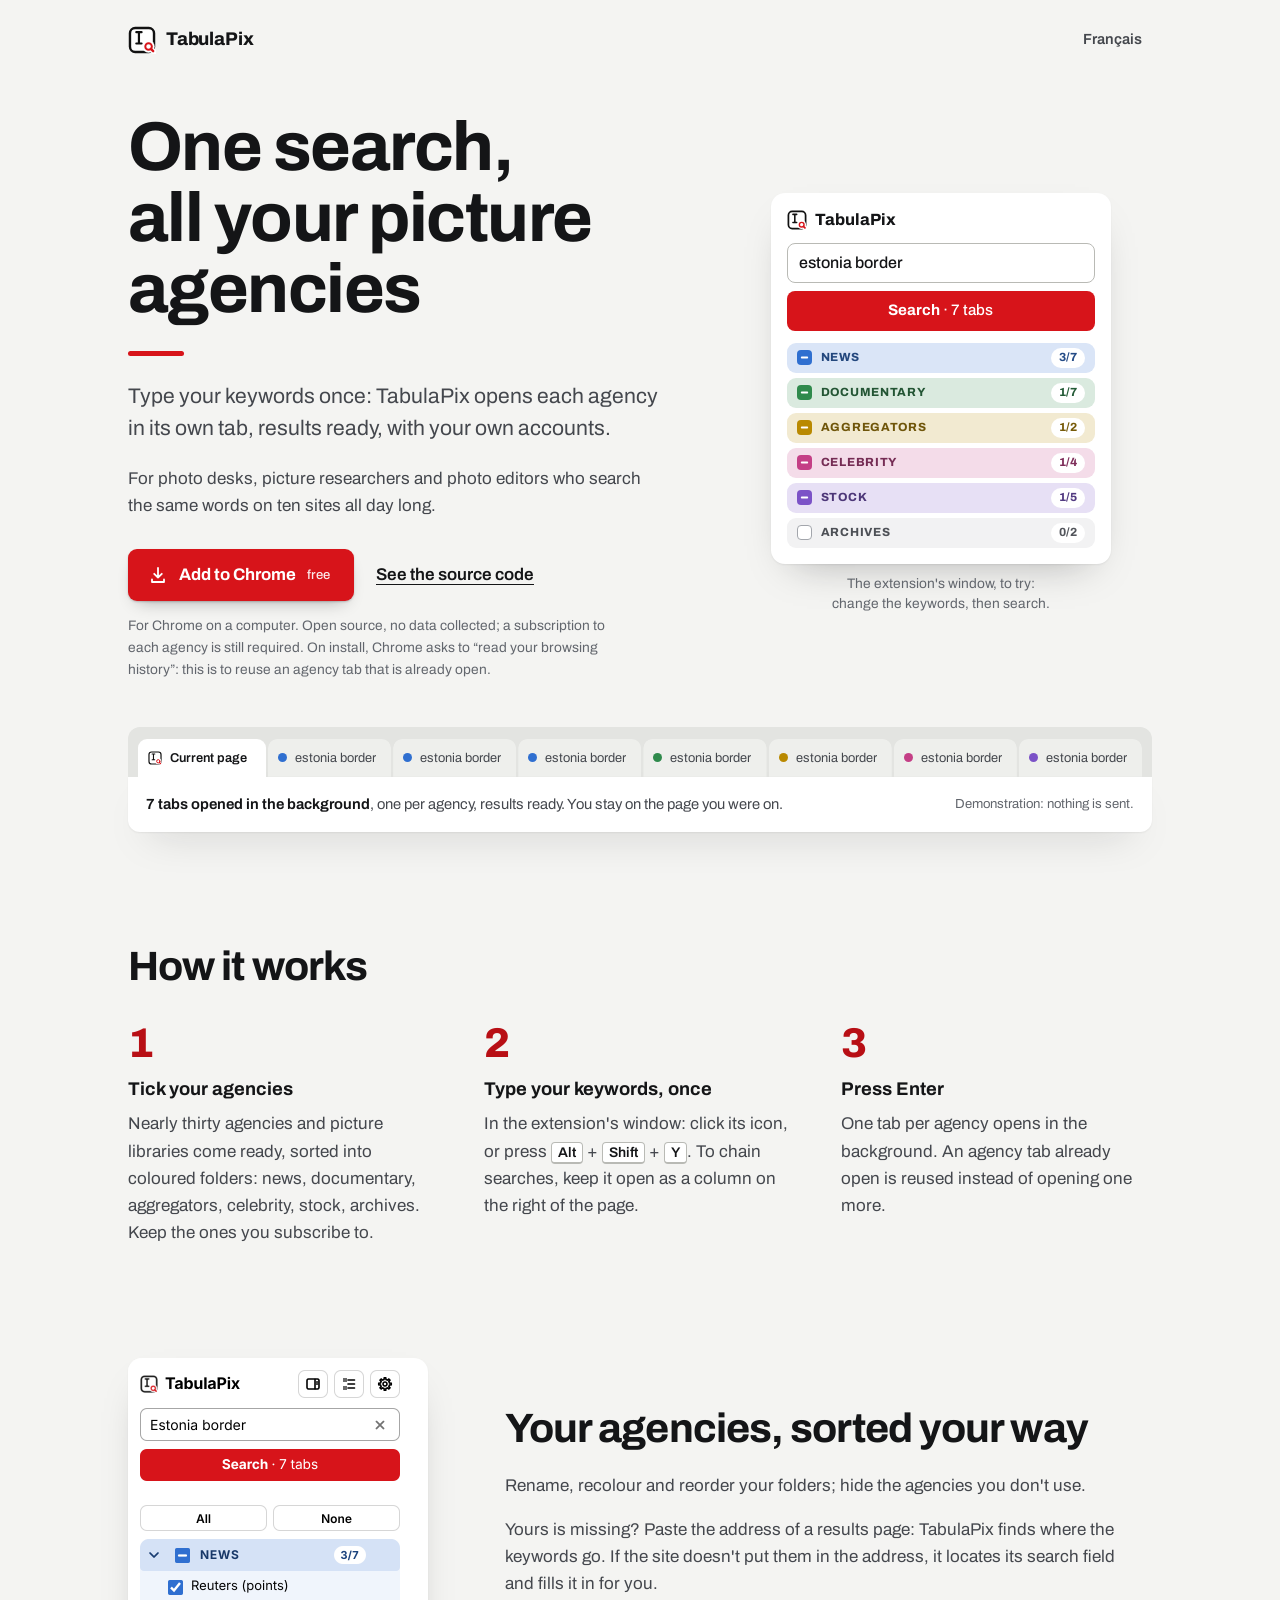
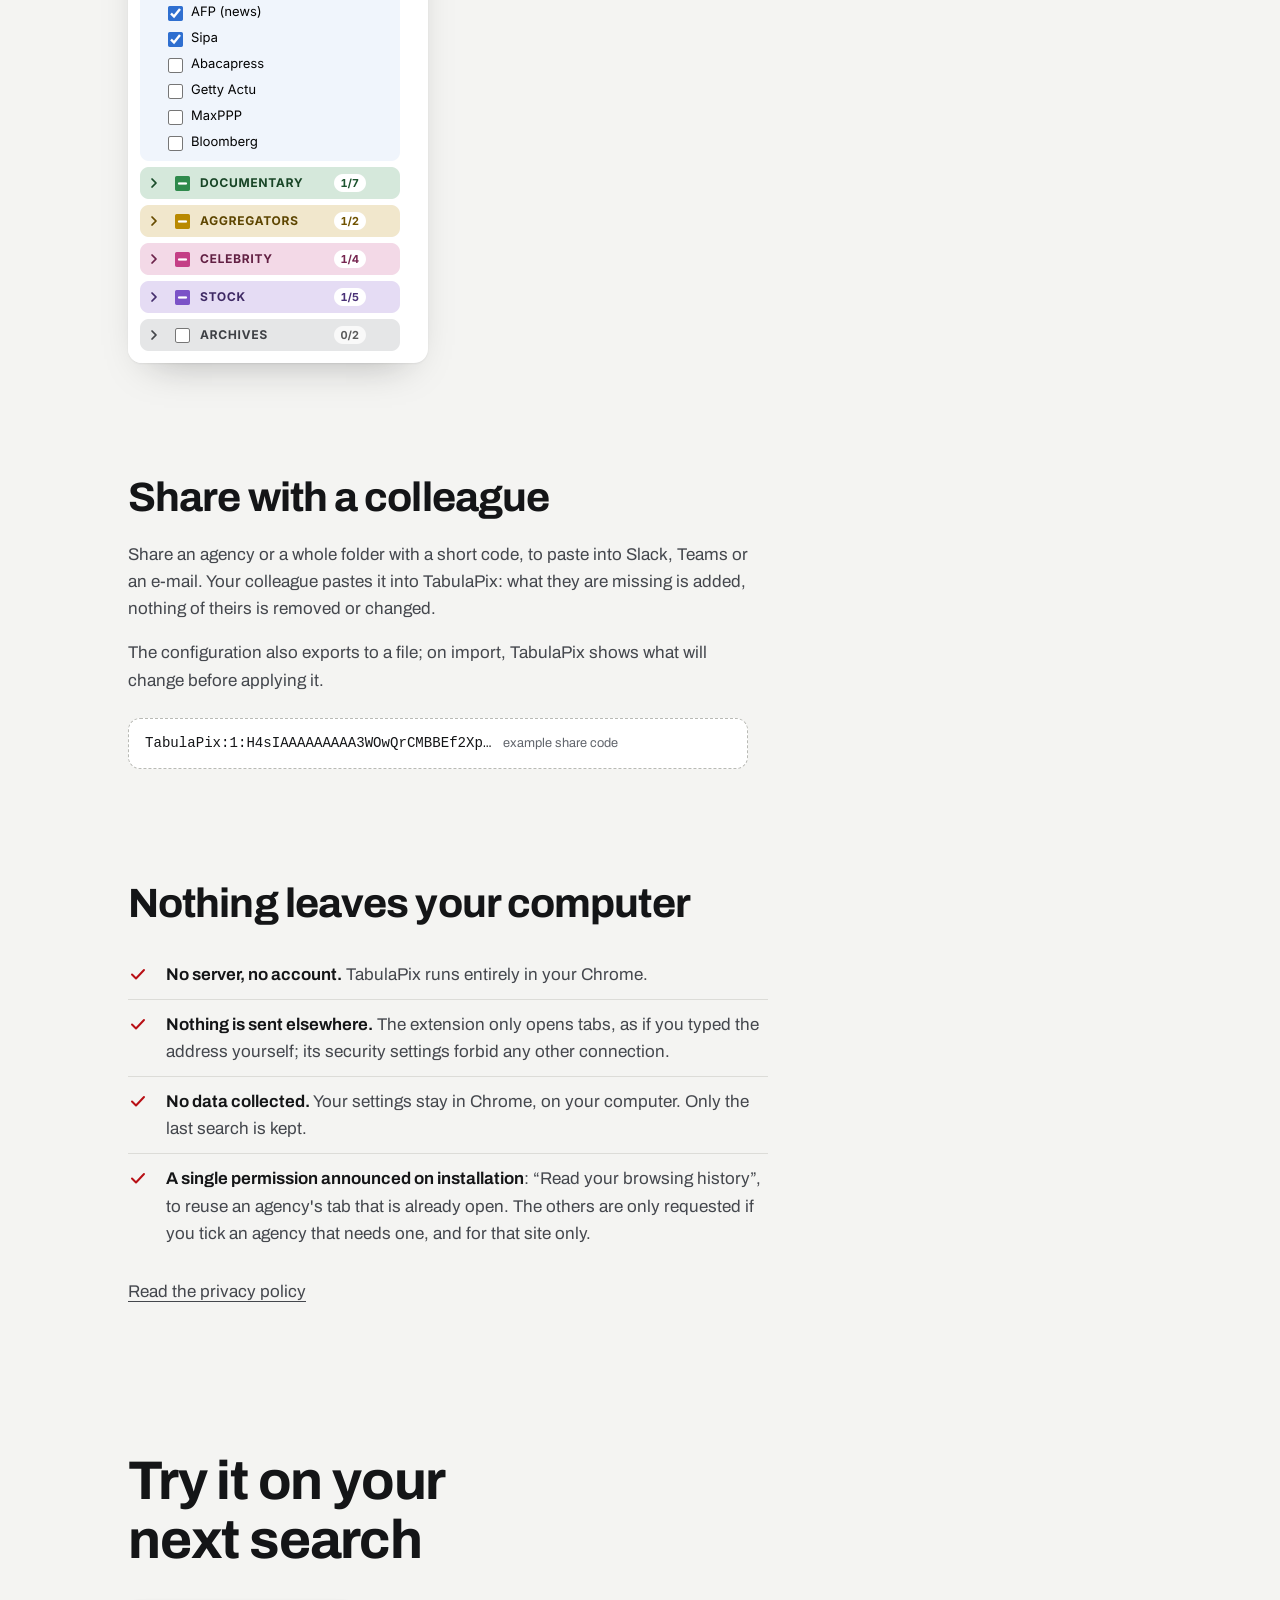
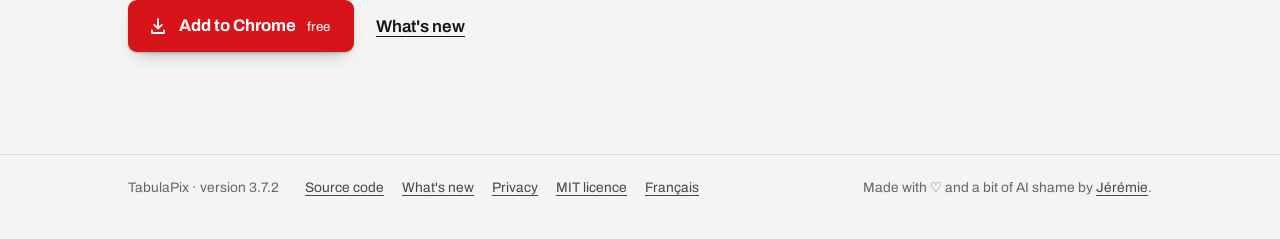
==== docs/en/index.html @ 8bd6fb7c "Release 3.7.2 Also: save the default ticks on first install, so the ticks migration for existing use" ====
<!doctype html>
<html lang="en">
<head>
<meta charset="utf-8">
<meta name="viewport" content="width=device-width, initial-scale=1">
<title>One search, all your picture agencies · TabulaPix for Chrome</title>
<meta name="description" content="Chrome extension for picture researchers and photo desks: type your keywords once, each picture agency opens in its own tab. Free and open source.">
<link rel="canonical" href="https://tabulapix.com/en/">
<link rel="alternate" hreflang="fr" href="https://tabulapix.com/">
<link rel="alternate" hreflang="en" href="https://tabulapix.com/en/">
<link rel="alternate" hreflang="x-default" href="https://tabulapix.com/">
<meta property="og:type" content="website">
<meta property="og:site_name" content="TabulaPix">
<meta property="og:title" content="One search, all your picture agencies · TabulaPix for Chrome">
<meta property="og:description" content="Type your keywords once: TabulaPix opens each agency in its own tab, with your own accounts.">
<meta property="og:url" content="https://tabulapix.com/en/">
<meta property="og:image" content="https://tabulapix.com/assets/og-en.png">
<meta property="og:image:width" content="1200">
<meta property="og:image:height" content="630">
<meta property="og:image:alt" content="TabulaPix: one search, all your picture agencies. The extension's window with its agency folders.">
<meta property="og:locale" content="en_GB">
<meta property="og:locale:alternate" content="fr_FR">
<meta name="twitter:card" content="summary_large_image">
<meta name="twitter:image:alt" content="TabulaPix: one search, all your picture agencies. The extension's window with its agency folders.">
<meta name="theme-color" content="#f4f4f2" media="(prefers-color-scheme: light)">
<meta name="theme-color" content="#121315" media="(prefers-color-scheme: dark)">
<link rel="icon" type="image/svg+xml" href="../assets/tabulapix.svg">
<link rel="icon" type="image/png" sizes="32x32" href="../assets/favicon-32.png">
<link rel="apple-touch-icon" href="../assets/icon-128.png">
<link rel="preload" href="../assets/fonts/archivo.woff2" as="font" type="font/woff2" crossorigin>
<link rel="stylesheet" href="../assets/site.css">
<script type="application/ld+json">
{
  "@context": "https://schema.org",
  "@type": "SoftwareApplication",
  "name": "TabulaPix",
  "url": "https://tabulapix.com/en/",
  "description": "Chrome extension for picture researchers, photo desks and photo editors: a search typed once opens each picture agency in its own tab, with your own accounts.",
  "applicationCategory": "BrowserApplication",
  "operatingSystem": "Chrome",
  "softwareVersion": "3.7.2",
  "inLanguage": [
    "fr",
    "en"
  ],
  "isAccessibleForFree": true,
  "license": "https://opensource.org/licenses/MIT",
  "image": "https://tabulapix.com/assets/og-en.png",
  "downloadUrl": "https://chromewebstore.google.com/detail/gdggcpmgjoaobfjlnbfmgfnjfgodgikp?hl=en",
  "installUrl": "https://chromewebstore.google.com/detail/gdggcpmgjoaobfjlnbfmgfnjfgodgikp?hl=en",
  "codeRepository": "https://github.com/jeremiejung/TabulaPix",
  "offers": {
    "@type": "Offer",
    "price": "0",
    "priceCurrency": "EUR"
  },
  "author": {
    "@type": "Person",
    "name": "Jérémie",
    "url": "https://www.jeremie.eu/"
  }
}
</script>
</head>
<body>
<a class="skip" href="#contenu">Skip to content</a>

<header class="wrap top">
  <a class="brand" href="./"><img src="../assets/tabulapix.svg" alt="" width="28" height="28">TabulaPix</a>
  <a class="lang" href="../" hreflang="fr" lang="fr">Français</a>
</header>

<main id="contenu">
  <div class="wrap">
    <section class="hero" aria-labelledby="titre">
      <div>
        <h1 id="titre">One search, all your picture agencies</h1>
        <span class="rule" aria-hidden="true"></span>
        <p class="lede">Type your keywords once: TabulaPix opens each agency in its own tab, results ready, with your own accounts.</p>
        <p>For photo desks, picture researchers and photo editors who search the same words on ten sites all day long.</p>
        <div class="actions">
          <a class="install" href="https://chromewebstore.google.com/detail/gdggcpmgjoaobfjlnbfmgfnjfgodgikp?hl=en">
            <svg viewBox="0 0 20 20" fill="none" stroke="currentColor" stroke-width="1.8" stroke-linecap="round" stroke-linejoin="round" aria-hidden="true"><path d="M10 3v9.5M6.2 8.8 10 12.5l3.8-3.7M4 14.5V17h12v-2.5"/></svg>
            Add to Chrome <small>free</small>
          </a>
          <a class="secondary" href="https://github.com/jeremiejung/TabulaPix">See the source code</a>
        </div>
        <p class="fineprint">For Chrome on a computer. Open source, no data collected; a subscription to each agency is still required. On install, Chrome asks to “read your browsing history”: this is to reuse an agency tab that is already open.</p>
      </div>

      <figure class="demo">
        <div class="popup" role="group" aria-label="Demonstration of the TabulaPix window">
          <div class="head"><img src="../assets/tabulapix.svg" alt="" width="20" height="20">TabulaPix</div>
          <form id="demo">
            <label for="demo-q">Keywords</label>
            <input id="demo-q" name="q" value="estonia border" autocomplete="off" spellcheck="false" maxlength="80">
            <button type="submit">Search <span>· 7 tabs</span></button>
          </form>
          <ul class="folders" aria-label="Folders">
            <li style="--fc: var(--c-blue)"><span class="box"><svg viewBox="0 0 12 12" fill="none" stroke="currentColor" stroke-width="2" stroke-linecap="round" stroke-linejoin="round" aria-hidden="true"><path d="M3 6h6"/></svg></span>News<span class="count">3/7</span></li>
            <li style="--fc: var(--c-green)"><span class="box"><svg viewBox="0 0 12 12" fill="none" stroke="currentColor" stroke-width="2" stroke-linecap="round" stroke-linejoin="round" aria-hidden="true"><path d="M3 6h6"/></svg></span>Documentary<span class="count">1/7</span></li>
            <li style="--fc: var(--c-amber)"><span class="box"><svg viewBox="0 0 12 12" fill="none" stroke="currentColor" stroke-width="2" stroke-linecap="round" stroke-linejoin="round" aria-hidden="true"><path d="M3 6h6"/></svg></span>Aggregators<span class="count">1/2</span></li>
            <li style="--fc: var(--c-pink)"><span class="box"><svg viewBox="0 0 12 12" fill="none" stroke="currentColor" stroke-width="2" stroke-linecap="round" stroke-linejoin="round" aria-hidden="true"><path d="M3 6h6"/></svg></span>Celebrity<span class="count">1/4</span></li>
            <li style="--fc: var(--c-violet)"><span class="box"><svg viewBox="0 0 12 12" fill="none" stroke="currentColor" stroke-width="2" stroke-linecap="round" stroke-linejoin="round" aria-hidden="true"><path d="M3 6h6"/></svg></span>Stock<span class="count">1/5</span></li>
            <li class="off" style="--fc: var(--c-gray)"><span class="box"></span>Archives<span class="count">0/2</span></li>
          </ul>
        </div>
        <figcaption>The extension's window, to try: change the keywords, then search.</figcaption>
      </figure>
    </section>

    <div class="browser" aria-label="What you get: one tab per agency">
      <div class="tabbar" id="tabbar">
        <span class="tab current"><img src="../assets/tabulapix.svg" alt="" width="14" height="14"><span class="t">Current page</span></span>
        <span class="tab" style="--fc: var(--c-blue)"><span class="dot"></span><span class="sr">News: </span><span class="t">estonia border</span></span>
        <span class="tab" style="--fc: var(--c-blue)"><span class="dot"></span><span class="sr">News: </span><span class="t">estonia border</span></span>
        <span class="tab" style="--fc: var(--c-blue)"><span class="dot"></span><span class="sr">News: </span><span class="t">estonia border</span></span>
        <span class="tab" style="--fc: var(--c-green)"><span class="dot"></span><span class="sr">Documentary: </span><span class="t">estonia border</span></span>
        <span class="tab" style="--fc: var(--c-amber)"><span class="dot"></span><span class="sr">Aggregators: </span><span class="t">estonia border</span></span>
        <span class="tab" style="--fc: var(--c-pink)"><span class="dot"></span><span class="sr">Celebrity: </span><span class="t">estonia border</span></span>
        <span class="tab" style="--fc: var(--c-violet)"><span class="dot"></span><span class="sr">Stock: </span><span class="t">estonia border</span></span>
      </div>
      <div class="page" aria-live="polite">
        <span><b id="opened">7 tabs opened in the background</b>, one per agency, results ready. You stay on the page you were on.</span>
        <span class="note">Demonstration: nothing is sent.</span>
      </div>
    </div>

    <section class="block" aria-labelledby="comment">
      <h2 id="comment">How it works</h2>
      <ol class="steps">
        <li><b>Tick your agencies</b><span>Nearly thirty agencies and picture libraries come ready, sorted into coloured folders: news, documentary, aggregators, celebrity, stock, archives. Keep the ones you subscribe to.</span></li>
        <li><b>Type your keywords, once</b><span>In the extension's window: click its icon, or press <kbd>Alt</kbd> + <kbd>Shift</kbd> + <kbd>Y</kbd>. To chain searches, keep it open as a column on the right of the page.</span></li>
        <li><b>Press Enter</b><span>One tab per agency opens in the background. An agency tab already open is reused instead of opening one more.</span></li>
      </ol>
    </section>

    <section class="block split" aria-labelledby="rangees">
      <div class="shot"><img src="../assets/popup-en.png" width="284" height="605" alt="The TabulaPix window: the keywords field, the “Search · 7 tabs” button, then the News folder open with its agencies, three ticked, and the Documentary, Aggregators, Celebrity, Stock and Archives folders collapsed." loading="lazy"></div>
      <div>
        <h2 id="rangees">Your agencies, sorted your way</h2>
        <p>Rename, recolour and reorder your folders; hide the agencies you don't use.</p>
        <p>Yours is missing? Paste the address of a results page: TabulaPix finds where the keywords go. If the site doesn't put them in the address, it locates its search field and fills it in for you.</p>
      </div>
    </section>

    <section class="block" aria-labelledby="partage">
      <h2 id="partage">Share with a colleague</h2>
      <p>Share an agency or a whole folder with a short code, to paste into Slack, Teams or an e-mail. Your colleague pastes it into TabulaPix: what they are missing is added, nothing of theirs is removed or changed.</p>
      <p>The configuration also exports to a file; on import, TabulaPix shows what will change before applying it.</p>
      <p class="code"><code>TabulaPix:1:H4sIAAAAAAAAA3WOwQrCMBBEf2Xp…</code><span>example share code</span></p>
    </section>

    <section class="block" aria-labelledby="confidentialite">
      <h2 id="confidentialite">Nothing leaves your computer</h2>
      <ul class="checks">
        <li><svg viewBox="0 0 20 20" fill="none" stroke="currentColor" stroke-width="2" stroke-linecap="round" stroke-linejoin="round" aria-hidden="true"><path d="M4 10.5 8 14.5 16 6"/></svg><span><b>No server, no account.</b> TabulaPix runs entirely in your Chrome.</span></li>
        <li><svg viewBox="0 0 20 20" fill="none" stroke="currentColor" stroke-width="2" stroke-linecap="round" stroke-linejoin="round" aria-hidden="true"><path d="M4 10.5 8 14.5 16 6"/></svg><span><b>Nothing is sent elsewhere.</b> The extension only opens tabs, as if you typed the address yourself; its security settings forbid any other connection.</span></li>
        <li><svg viewBox="0 0 20 20" fill="none" stroke="currentColor" stroke-width="2" stroke-linecap="round" stroke-linejoin="round" aria-hidden="true"><path d="M4 10.5 8 14.5 16 6"/></svg><span><b>No data collected.</b> Your settings stay in Chrome, on your computer. Only the last search is kept.</span></li>
        <li><svg viewBox="0 0 20 20" fill="none" stroke="currentColor" stroke-width="2" stroke-linecap="round" stroke-linejoin="round" aria-hidden="true"><path d="M4 10.5 8 14.5 16 6"/></svg><span><b>A single permission announced on installation</b>: “Read your browsing history”, to reuse an agency's tab that is already open. The others are only requested if you tick an agency that needs one, and for that site only.</span></li>
      </ul>
      <p class="more"><a href="https://github.com/jeremiejung/TabulaPix/blob/main/PRIVACY.md">Read the privacy policy</a></p>
    </section>

    <section class="close" aria-labelledby="fin">
      <h2 id="fin">Try it on your next search</h2>
      <div class="actions">
        <a class="install" href="https://chromewebstore.google.com/detail/gdggcpmgjoaobfjlnbfmgfnjfgodgikp?hl=en">
          <svg viewBox="0 0 20 20" fill="none" stroke="currentColor" stroke-width="1.8" stroke-linecap="round" stroke-linejoin="round" aria-hidden="true"><path d="M10 3v9.5M6.2 8.8 10 12.5l3.8-3.7M4 14.5V17h12v-2.5"/></svg>
          Add to Chrome <small>free</small>
        </a>
        <a class="secondary" href="https://github.com/jeremiejung/TabulaPix/blob/main/CHANGELOG.md">What's new</a>
      </div>
    </section>
  </div>
</main>

<footer>
  <div class="wrap">
    <span>TabulaPix · version 3.7.2</span>
    <nav aria-label="Links">
      <a href="https://github.com/jeremiejung/TabulaPix">Source code</a>
      <a href="https://github.com/jeremiejung/TabulaPix/blob/main/CHANGELOG.md">What's new</a>
      <a href="https://github.com/jeremiejung/TabulaPix/blob/main/PRIVACY.md">Privacy</a>
      <a href="https://github.com/jeremiejung/TabulaPix/blob/main/LICENSE">MIT licence</a>
      <a href="../" hreflang="fr" lang="fr">Français</a>
    </nav>
    <span class="sig">Made with ♡ and a bit of AI shame by <a href="https://www.jeremie.eu/">Jérémie</a>.</span>
  </div>
</footer>
<script src="../assets/demo.js" defer></script>
</body>
</html>
---- docs/assets/site.css ----
/* tabulapix.com — la page parle comme l'extension : sa popup, ses dossiers
   de couleur, son rouge. Police libre (SIL OFL) servie avec la page. */
@font-face {
  font-family: "Archivo";
  src: url("fonts/archivo.woff2") format("woff2");
  font-weight: 100 900;
  font-stretch: 62% 125%;
  font-display: swap;
}

:root {
  --ground: #f4f4f2;
  --card: #ffffff;
  --ink: #141517;
  --ink-2: #44474d;
  --muted: #62666d;          /* 5.2:1 sur le fond */
  --line: #dcdcd8;
  --line-strong: #b9bab5;
  --red: #d7141a;            /* rouge de l'icône et du bouton Rechercher */
  --red-ink: #b80f15;
  --red-hover: #b51016;
  --on-red: #ffffff;
  --tabbar: #e3e4e1;         /* barre d'onglets du navigateur */
  --tab: #eeefec;
  /* Couleurs des dossiers de l'extension */
  --c-blue: #2f6fd0; --c-green: #2f8a4c; --c-amber: #b98900; --c-pink: #c43f86; --c-violet: #7b52c7; --c-gray: #7b8089;
  --shadow-card: 0 1px 2px rgba(20, 21, 23, 0.06), 0 18px 40px -22px rgba(20, 21, 23, 0.35);
  --sans: "Archivo", system-ui, -apple-system, "Segoe UI", sans-serif;
  --mono: ui-monospace, "SF Mono", Menlo, Consolas, monospace;
  --gutter: clamp(16px, 4vw, 48px);
  color-scheme: light;
}
@media (prefers-color-scheme: dark) {
  :root {
    --ground: #121315;
    --card: #1c1d20;
    --ink: #eeeff1;
    --ink-2: #c5c8cd;
    --muted: #9da1a8;
    --line: #2e3034;
    --line-strong: #484b51;
    --red-ink: #ff5a5f;
    --tabbar: #0b0c0d;
    --tab: #232428;
    --shadow-card: 0 1px 2px rgba(0, 0, 0, 0.5), 0 18px 40px -22px rgba(0, 0, 0, 0.8);
    color-scheme: dark;
  }
}

*, *::before, *::after { box-sizing: border-box; }
html { -webkit-text-size-adjust: 100%; text-size-adjust: 100%; }
body {
  margin: 0;
  background: var(--ground);
  color: var(--ink);
  font: 400 1.0625rem/1.6 var(--sans);
  caret-color: var(--red);
  scrollbar-color: var(--line-strong) var(--ground);
}
::selection { background: var(--red); color: #fff; }
a { color: inherit; text-decoration-thickness: 1px; text-underline-offset: 0.22em; }
a:hover { color: var(--red-ink); }
:focus-visible { outline: 2px solid var(--red); outline-offset: 3px; border-radius: 3px; }
img { max-width: 100%; height: auto; display: block; }
.skip { position: absolute; left: -9999px; }
.sr { position: absolute; width: 1px; height: 1px; overflow: hidden; clip-path: inset(50%); white-space: nowrap; }
.skip:focus { left: var(--gutter); top: 8px; z-index: 10; background: var(--card); padding: 6px 10px; }
.wrap { max-width: 1120px; margin: 0 auto; padding: 0 var(--gutter); }

/* ---------- En-tête : comme celui de la popup ---------- */
.top { display: flex; align-items: center; justify-content: space-between; gap: 16px; padding-top: 22px; padding-bottom: 22px; }
.brand { display: inline-flex; align-items: center; gap: 10px; font-weight: 750; font-size: 1.15rem; letter-spacing: -0.01em; text-decoration: none; color: var(--ink); }
.brand img { width: 28px; height: 28px; }
.lang { font-size: 0.92rem; font-weight: 600; color: var(--ink-2); text-decoration: none; padding: 6px 10px; border-radius: 8px; }
.lang:hover { background: var(--card); color: var(--ink); }

/* ---------- Titres ---------- */
h1, h2 { font-family: var(--sans); font-weight: 720; letter-spacing: -0.022em; color: var(--ink); text-wrap: balance; }
h1 { margin: 0; font-size: clamp(2.5rem, 5.4vw, 4.4rem); line-height: 1.03; }
h2 { margin: 0 0 0.5em; font-size: clamp(1.75rem, 3.2vw, 2.6rem); line-height: 1.1; }
/* Le trait rouge des images du Store */
.rule { display: block; width: 56px; height: 5px; margin: 26px 0 24px; border-radius: 3px; background: var(--red); }
p { max-width: 62ch; margin: 0 0 1em; color: var(--ink-2); }
p strong { color: var(--ink); font-weight: 650; }
.lede { font-size: clamp(1.15rem, 1.7vw, 1.32rem); line-height: 1.5; color: var(--ink-2); }

/* ---------- Bouton d'installation ---------- */
.actions { display: flex; flex-wrap: wrap; align-items: center; gap: 14px 22px; margin: 30px 0 14px; }
.install {
  display: inline-flex; align-items: center; gap: 11px;
  min-height: 52px; padding: 0 24px 0 20px;
  font: 700 1.05rem/1 var(--sans);
  color: var(--on-red); background: var(--red); text-decoration: none;
  border-radius: 9px;
  box-shadow: 0 1px 2px rgba(20, 21, 23, 0.2), 0 8px 18px -10px rgba(20, 21, 23, 0.45);
  transition: background-color 0.18s ease, transform 0.18s cubic-bezier(0.2, 0.8, 0.2, 1);
}
.install:hover { color: var(--on-red); background: var(--red-hover); transform: translateY(-1px); }
.install:active { transform: translateY(0); }
.install svg { width: 20px; height: 20px; flex: none; }
.install small { font-weight: 500; font-size: 0.82rem; opacity: 0.9; }
.secondary { font-weight: 600; color: var(--ink); }
.fineprint { font-size: 0.86rem; color: var(--muted); max-width: 60ch; }

/* ---------- Héros ---------- */
.hero { display: grid; grid-template-columns: minmax(0, 1.12fr) minmax(0, 0.88fr); gap: clamp(32px, 5vw, 72px); align-items: center; padding-top: clamp(8px, 2.5vw, 32px); }

/* La popup de démonstration, dessinée comme celle de l'extension */
.demo { margin: 0; width: 100%; max-width: 340px; justify-self: center; }
.demo figcaption { margin-top: 10px; font-size: 0.86rem; line-height: 1.45; color: var(--muted); text-align: center; text-wrap: balance; }
.popup {
  width: 100%;
  padding: 16px;
  background: var(--card); border-radius: 14px;
  box-shadow: var(--shadow-card);
  font-size: 0.86rem; line-height: 1.35;
}
.popup .head { display: flex; align-items: center; gap: 8px; margin-bottom: 12px; font-weight: 750; font-size: 1.02rem; }
.popup .head img { width: 20px; height: 20px; }
.popup form { display: grid; gap: 8px; }
.popup label { position: absolute; left: -9999px; }
.popup input {
  width: 100%; height: 40px; padding: 0 11px;
  font: 500 1rem/1 var(--sans); color: var(--ink);
  background: var(--card); border: 1px solid var(--line-strong); border-radius: 8px;
}
.popup input:focus { outline: none; border-color: var(--red); box-shadow: 0 0 0 3px rgba(215, 20, 26, 0.18); }
.popup button {
  height: 40px; padding: 0 12px;
  font: 700 0.95rem/1 var(--sans); color: var(--on-red);
  background: var(--red); border: 0; border-radius: 8px; cursor: pointer;
}
.popup button:hover { background: var(--red-hover); }
.popup button span { font-weight: 500; }
.folders { list-style: none; margin: 12px 0 0; padding: 0; display: grid; gap: 5px; }
.folders li {
  display: flex; align-items: center; gap: 9px;
  min-height: 30px; padding: 0 10px;
  border-radius: 9px;
  background: color-mix(in srgb, var(--fc) 18%, var(--card));
  color: color-mix(in srgb, var(--fc) 55%, var(--ink));
  font-size: 0.74rem; font-weight: 750; letter-spacing: 0.06em; text-transform: uppercase;
}
.folders .box { width: 15px; height: 15px; flex: none; border-radius: 4px; background: var(--fc); display: grid; place-items: center; }
.folders .box svg { width: 11px; height: 11px; color: #fff; } /* case « en partie cochée », comme dans la popup */
.folders .off { background: color-mix(in srgb, var(--fc) 10%, var(--card)); }
.folders .off .box { background: var(--card); border: 1.5px solid color-mix(in srgb, var(--fc) 70%, var(--card)); }
.folders .count { margin-left: auto; padding: 2px 8px; border-radius: 999px; background: var(--card); color: color-mix(in srgb, var(--fc) 60%, var(--ink)); font-variant-numeric: tabular-nums; letter-spacing: 0; }

/* La barre d'onglets : une recherche, un onglet par agence */
.browser { margin-top: clamp(24px, 2.5vw, 34px); }
.tabbar {
  display: flex; align-items: flex-end; gap: 2px;
  padding: 8px 10px 0; min-height: 50px;
  background: var(--tabbar); border-radius: 12px 12px 0 0;
  overflow: hidden;
}
.tabbar .tab {
  position: relative; /* garde le texte pour lecteurs d'écran dans le cadre */
  display: flex; align-items: center; gap: 8px;
  flex: 1 1 0; min-width: 0; max-width: 200px; height: 38px; padding: 0 10px;
  background: var(--tab); border-radius: 9px 9px 0 0;
  font-size: 0.8rem; color: var(--ink-2);
  white-space: nowrap;
}
.tabbar .tab .dot { width: 9px; height: 9px; flex: none; border-radius: 50%; background: var(--fc, var(--line-strong)); }
.tabbar .tab .t { min-width: 0; overflow: hidden; text-overflow: ellipsis; }
.tabbar .tab.current { flex: 0 0 128px; background: var(--card); color: var(--ink); font-weight: 600; }
.tabbar .tab.current img { width: 14px; height: 14px; flex: none; }
.browser .page {
  display: flex; flex-wrap: wrap; justify-content: space-between; gap: 8px 20px;
  padding: 16px 18px; background: var(--card); border-radius: 0 0 12px 12px;
  box-shadow: var(--shadow-card);
  font-size: 0.92rem; color: var(--ink-2);
}
.browser .page b { color: var(--ink); font-weight: 650; }
.browser .note { color: var(--muted); font-size: 0.82rem; }
/* Ouverture des onglets : chacun se déplie depuis la gauche, à la suite */
.tab.opening { animation: open 0.5s cubic-bezier(0.16, 1, 0.3, 1) both; }
@keyframes open { from { opacity: 0; transform: translateY(10px); clip-path: inset(0 100% 0 0 round 9px 9px 0 0); } to { opacity: 1; transform: none; clip-path: inset(0 0 0 0 round 9px 9px 0 0); } }

/* ---------- Sections ---------- */
section.block { padding: clamp(64px, 9vw, 112px) 0 0; }
.steps { list-style: none; margin: 34px 0 0; padding: 0; display: grid; grid-template-columns: repeat(3, minmax(0, 1fr)); gap: clamp(22px, 3.5vw, 48px); counter-reset: step; }
.steps li { counter-increment: step; }
.steps li::before { content: counter(step); display: block; margin-bottom: 10px; font-weight: 800; font-size: 2.6rem; line-height: 1; color: var(--red-ink); font-variant-numeric: tabular-nums; }
.steps b { display: block; margin-bottom: 6px; font-weight: 700; font-size: 1.15rem; color: var(--ink); }
.steps span { color: var(--ink-2); }
kbd { font: 600 0.82em/1 var(--sans); padding: 2px 6px; border: 1px solid var(--line-strong); border-bottom-width: 2px; border-radius: 4px; background: var(--card); color: var(--ink); }

.split { display: grid; grid-template-columns: minmax(0, 300px) minmax(0, 1fr); gap: clamp(32px, 6vw, 88px); align-items: start; }
.split > div:last-child { padding-top: clamp(0px, 4vw, 48px); }
.shot { border-radius: 14px; overflow: hidden; box-shadow: var(--shadow-card); background: var(--card); }

.code {
  display: flex; align-items: center; gap: 12px; flex-wrap: wrap;
  margin: 1.4em 0 0; padding: 14px 16px; max-width: 62ch;
  background: var(--card); border: 1px dashed var(--line-strong); border-radius: 12px;
}
.code code { font: 500 0.88rem/1.5 var(--mono); color: var(--ink); word-break: break-all; }
.code span { font-size: 0.8rem; color: var(--muted); }

.checks { list-style: none; margin: 1.4em 0 0; padding: 0; max-width: 64ch; }
.checks li { display: grid; grid-template-columns: 28px minmax(0, 1fr); gap: 10px; padding: 11px 0; border-bottom: 1px solid var(--line); color: var(--ink-2); }
.checks li:last-child { border-bottom: 0; }
.checks svg { width: 20px; height: 20px; margin-top: 3px; color: var(--red-ink); }
.checks b { color: var(--ink); font-weight: 650; }
.more { margin-top: 1.2em; }

.close { padding: clamp(72px, 10vw, 128px) 0 clamp(48px, 7vw, 88px); }
.close h2 { font-size: clamp(2rem, 4.4vw, 3.4rem); max-width: 18ch; }

/* ---------- Pied de page ---------- */
footer { border-top: 1px solid var(--line); }
footer .wrap { display: flex; flex-wrap: wrap; gap: 10px 26px; align-items: baseline; padding-top: 22px; padding-bottom: 40px; font-size: 0.86rem; color: var(--muted); }
footer nav { display: flex; flex-wrap: wrap; gap: 6px 18px; }
footer a { color: var(--ink-2); }
footer .sig { margin-left: auto; }

/* ---------- Mobile ---------- */
@media (max-width: 860px) {
  .hero { grid-template-columns: minmax(0, 1fr); }
  .demo { justify-self: start; }
  .demo figcaption { text-align: left; }
  .steps { grid-template-columns: minmax(0, 1fr); }
  .split { grid-template-columns: minmax(0, 1fr); }
  .shot { max-width: 300px; }
}
@media (max-width: 560px) {
  /* Barre d'onglets : une seule rangée, comme dans le navigateur ; les derniers onglets sortent du cadre */
  .tabbar { -webkit-mask-image: linear-gradient(to right, #000 82%, transparent); mask-image: linear-gradient(to right, #000 82%, transparent); }
  .tabbar .tab { flex: 0 0 auto; width: 118px; padding: 0 10px; }
  .tabbar .tab.current { flex: 0 0 auto; width: 130px; }
  /* Liens du pied de page : cibles de 44 px au doigt */
  footer nav { gap: 0 20px; }
  footer nav a { display: inline-block; padding: 11px 0; }
  footer .sig { margin-left: 0; }
}
@media (prefers-reduced-motion: reduce) {
  .tab.opening { animation: none; }
  .install { transition: none; }
}
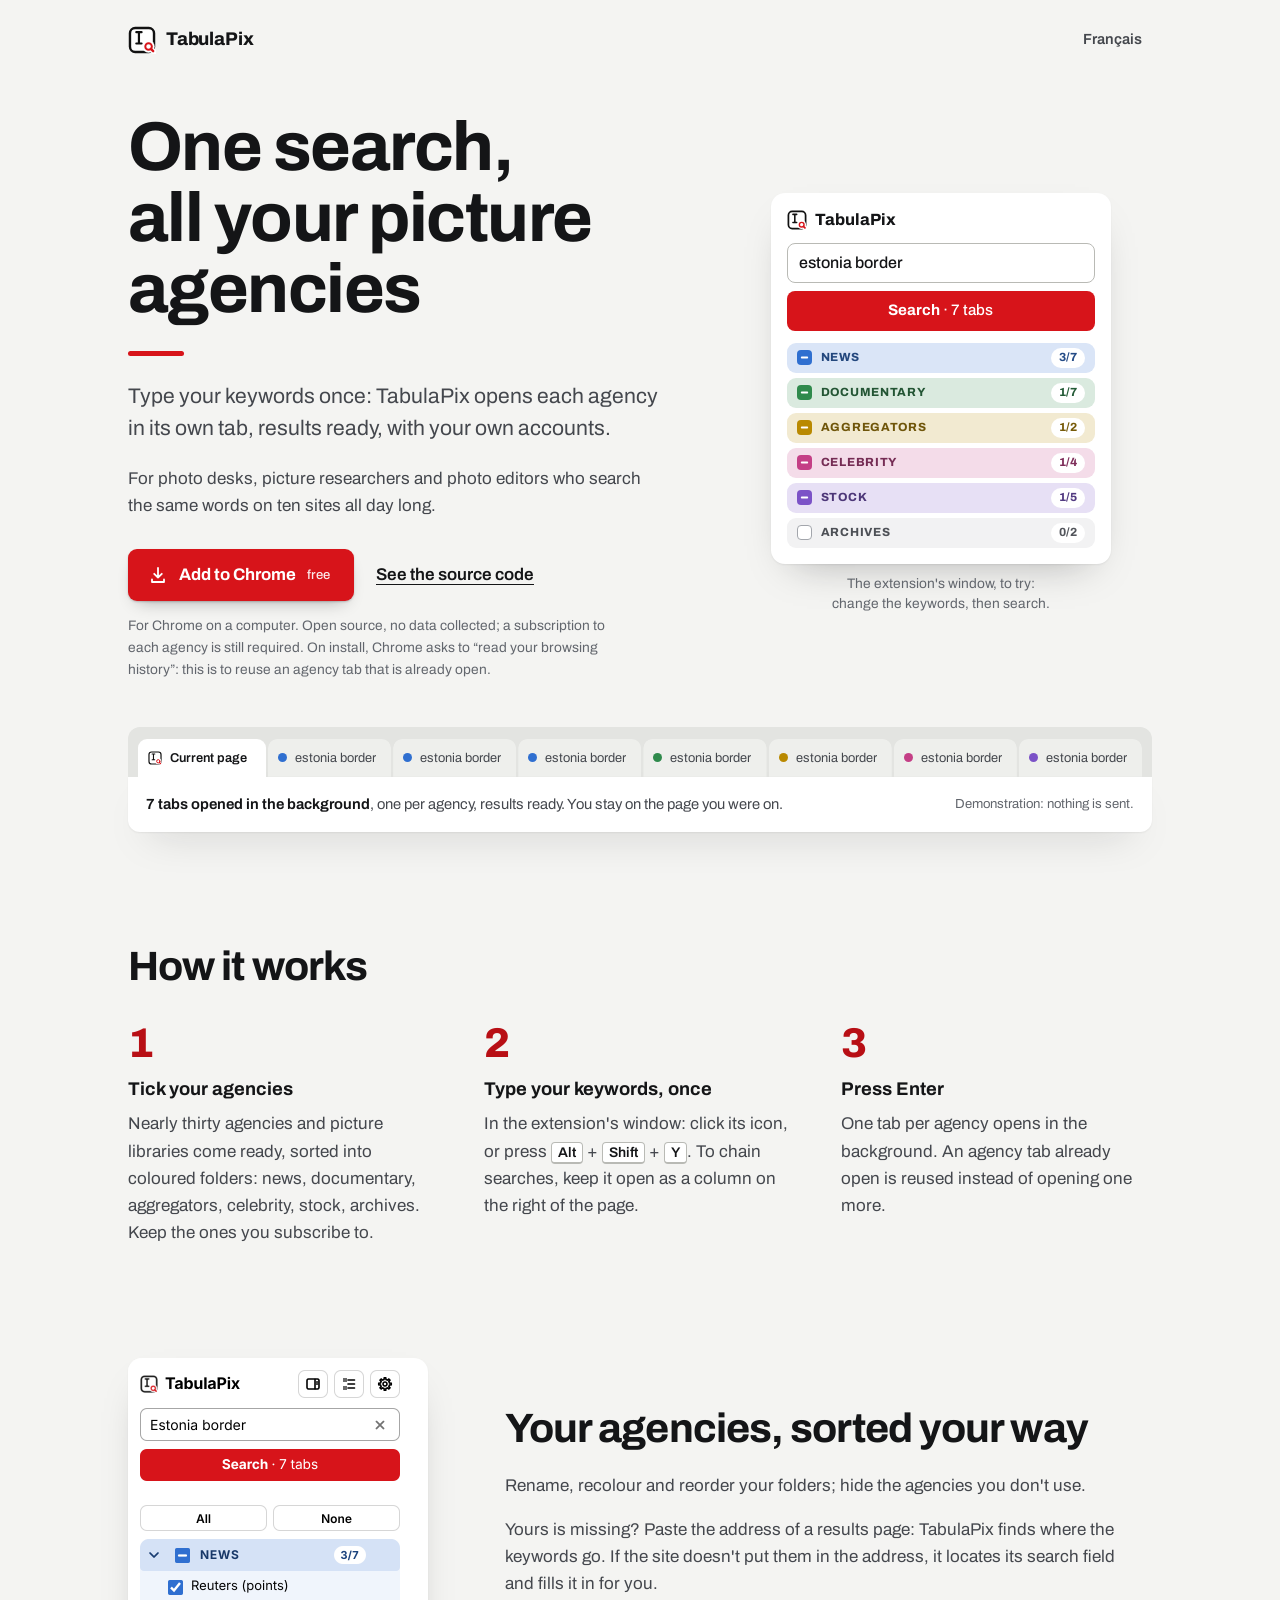
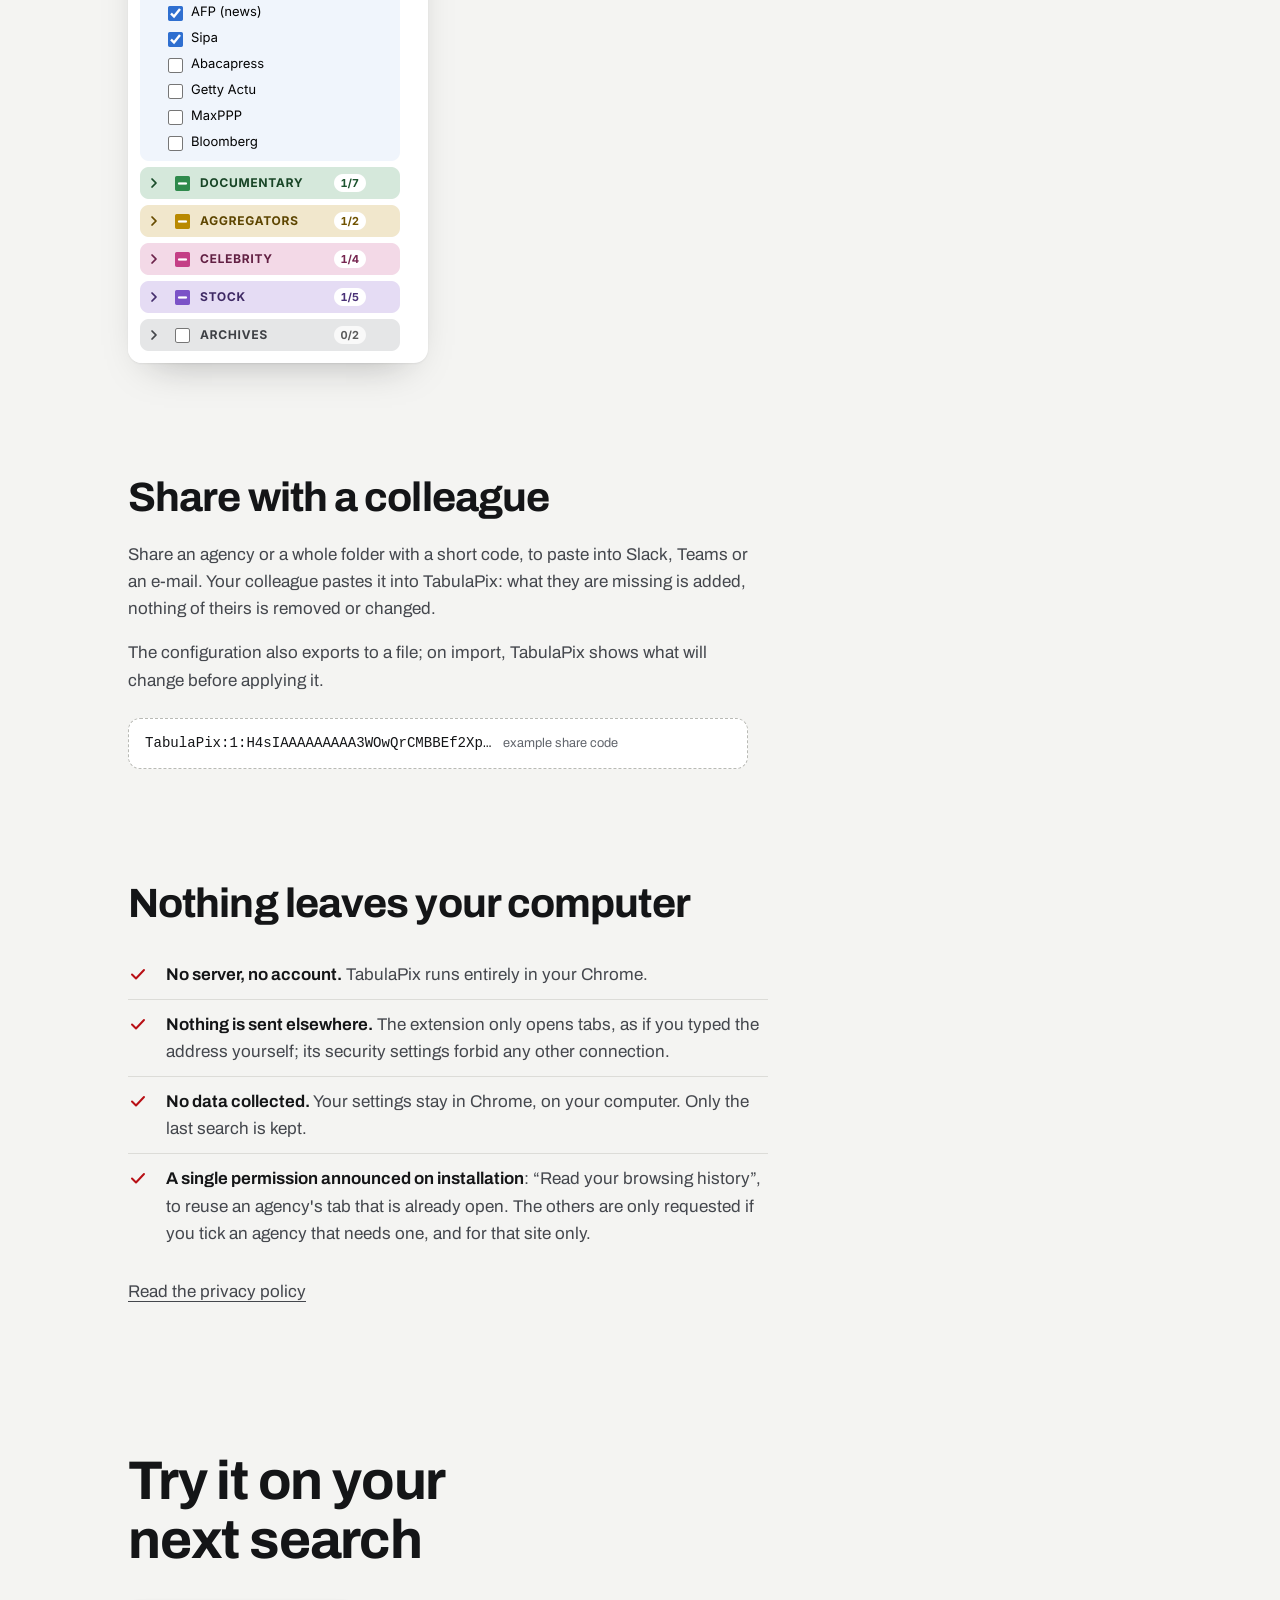
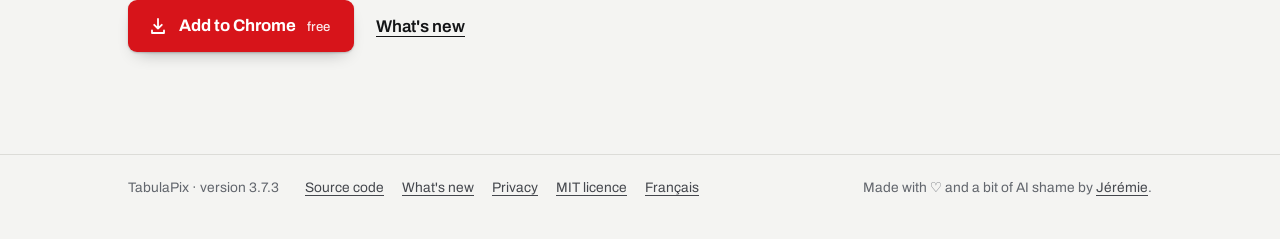
==== commit 1d1c7bf5: "Release 3.7.3: a clear screen for share codes - A pasted share code opens a "Share code" screen: the" ====
--- a/docs/en/index.html
+++ b/docs/en/index.html
@@ -38,7 +38,7 @@
   "description": "Chrome extension for picture researchers, photo desks and photo editors: a search typed once opens each picture agency in its own tab, with your own accounts.",
   "applicationCategory": "BrowserApplication",
   "operatingSystem": "Chrome",
-  "softwareVersion": "3.7.2",
+  "softwareVersion": "3.7.3",
   "inLanguage": [
     "fr",
     "en"
@@ -177,7 +177,7 @@
 
 <footer>
   <div class="wrap">
-    <span>TabulaPix · version 3.7.2</span>
+    <span>TabulaPix · version 3.7.3</span>
     <nav aria-label="Links">
       <a href="https://github.com/jeremiejung/TabulaPix">Source code</a>
       <a href="https://github.com/jeremiejung/TabulaPix/blob/main/CHANGELOG.md">What's new</a>
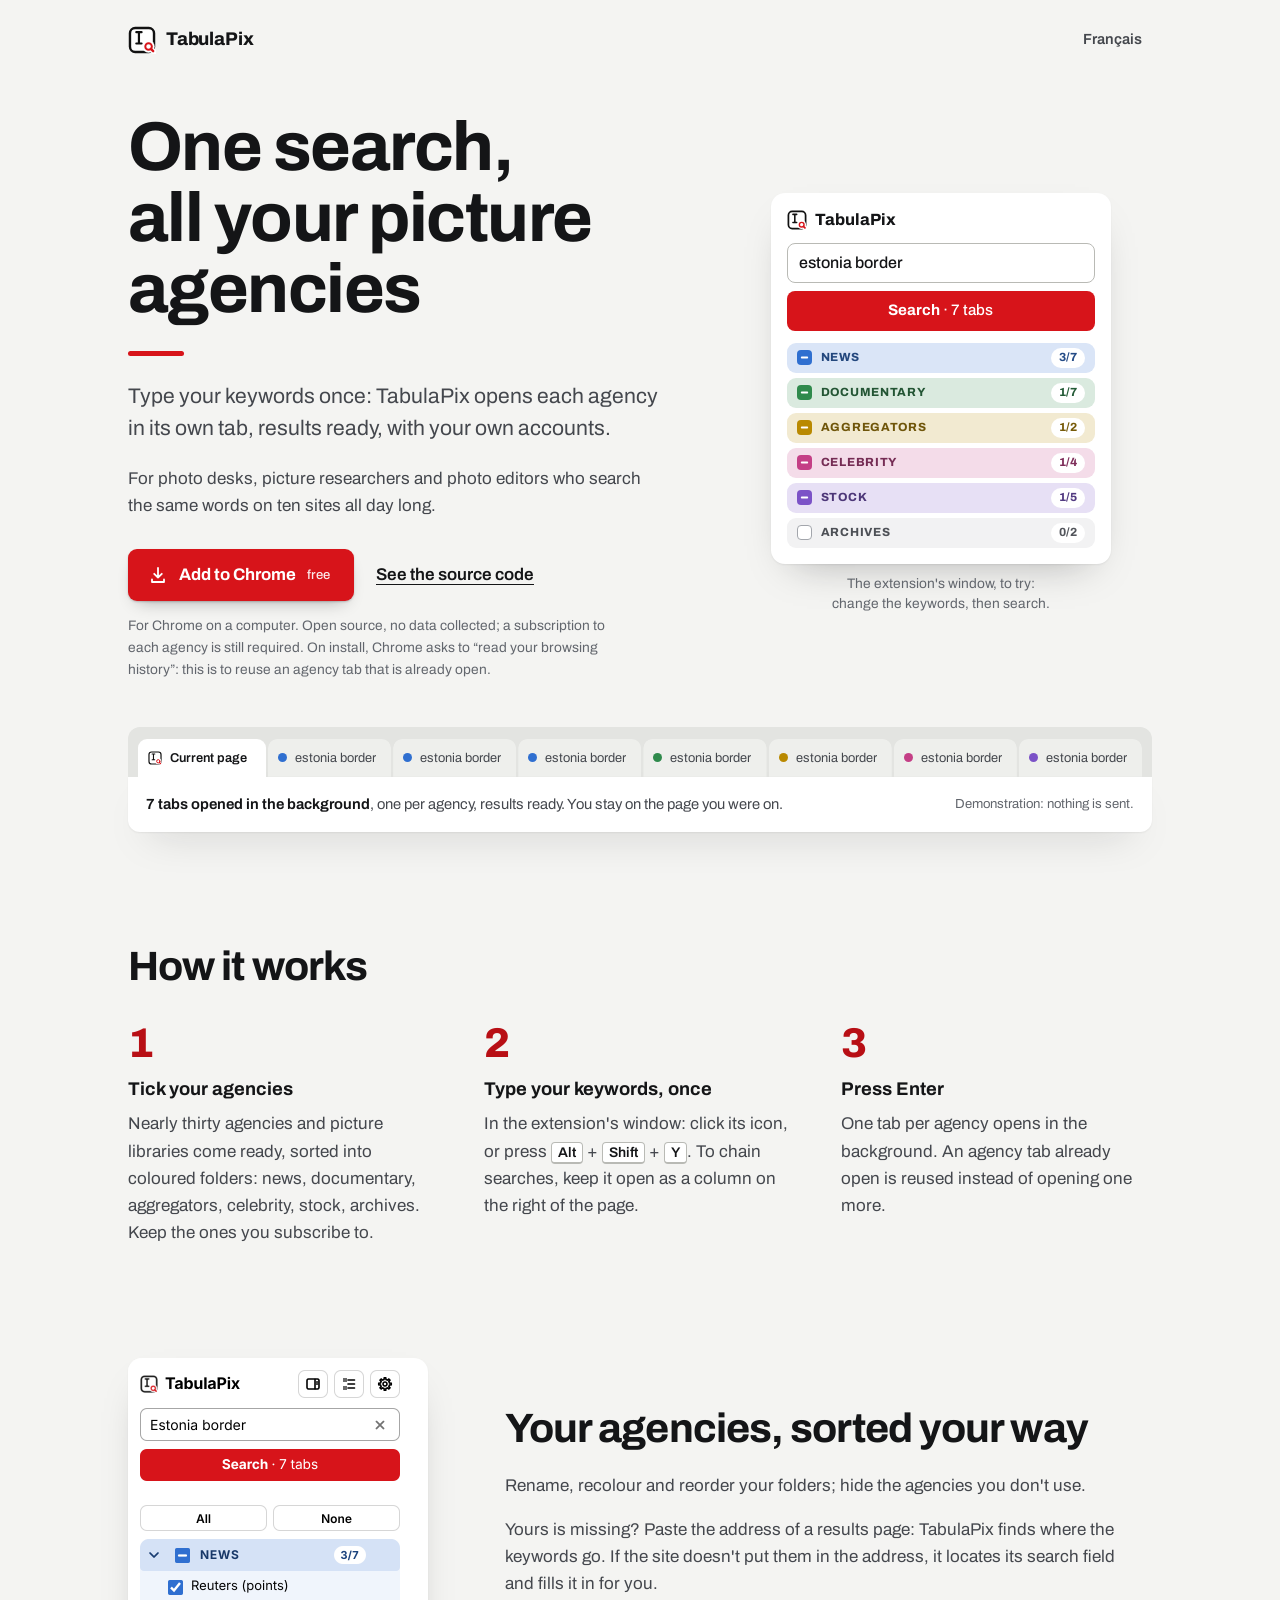
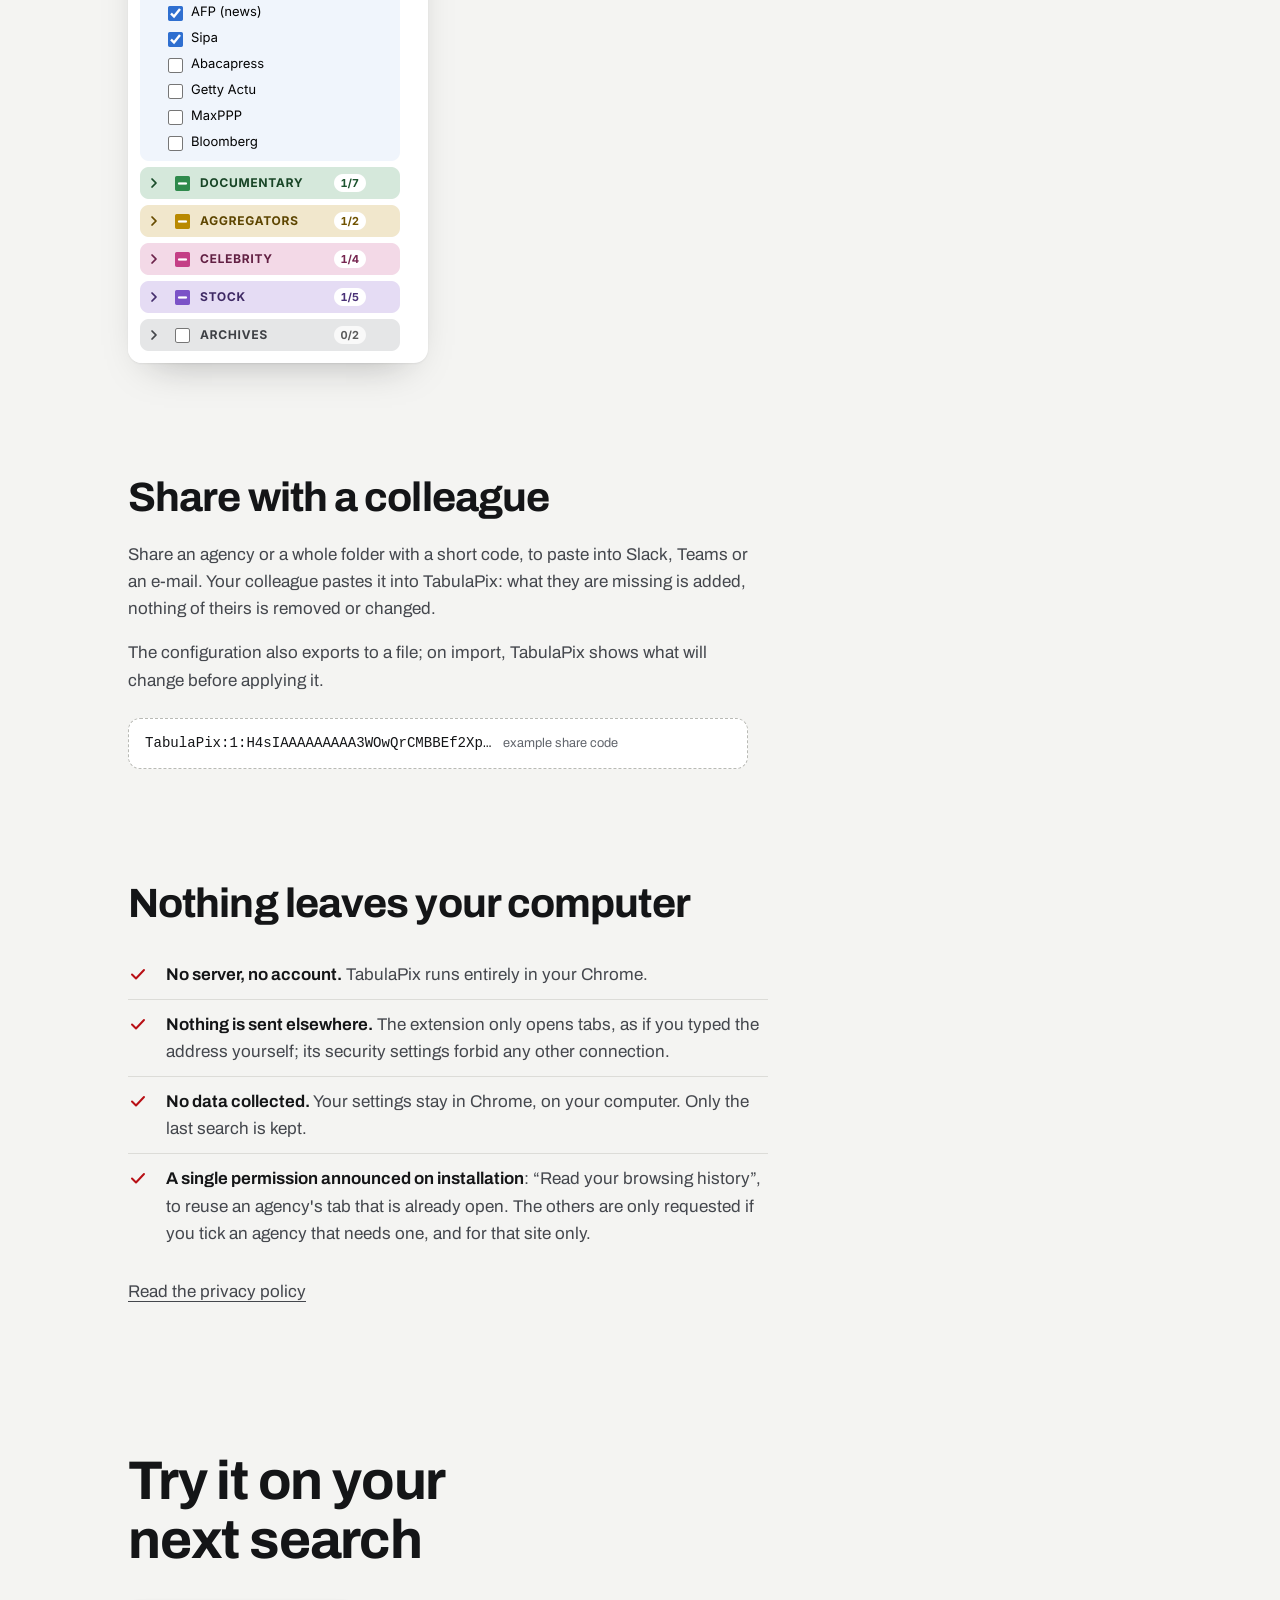
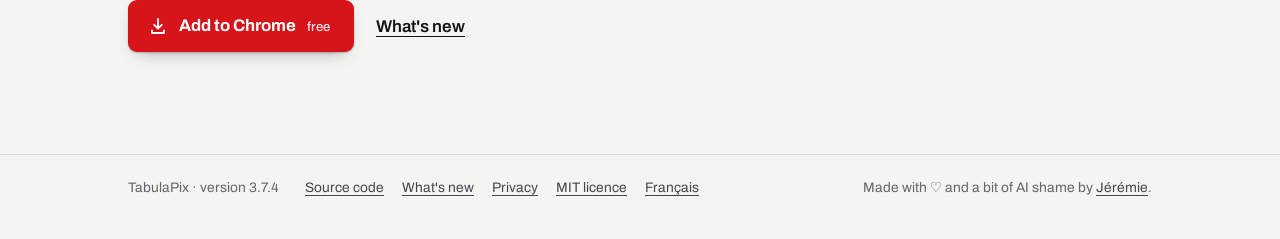
==== commit 07c8880a: "Release 3.7.4 Co-Authored-By: Claude Opus 5.5 <noreply@anthropic.com> Claude-Session: https://claude" ====
--- a/docs/en/index.html
+++ b/docs/en/index.html
@@ -38,7 +38,7 @@
   "description": "Chrome extension for picture researchers, photo desks and photo editors: a search typed once opens each picture agency in its own tab, with your own accounts.",
   "applicationCategory": "BrowserApplication",
   "operatingSystem": "Chrome",
-  "softwareVersion": "3.7.3",
+  "softwareVersion": "3.7.4",
   "inLanguage": [
     "fr",
     "en"
@@ -177,7 +177,7 @@
 
 <footer>
   <div class="wrap">
-    <span>TabulaPix · version 3.7.3</span>
+    <span>TabulaPix · version 3.7.4</span>
     <nav aria-label="Links">
       <a href="https://github.com/jeremiejung/TabulaPix">Source code</a>
       <a href="https://github.com/jeremiejung/TabulaPix/blob/main/CHANGELOG.md">What's new</a>
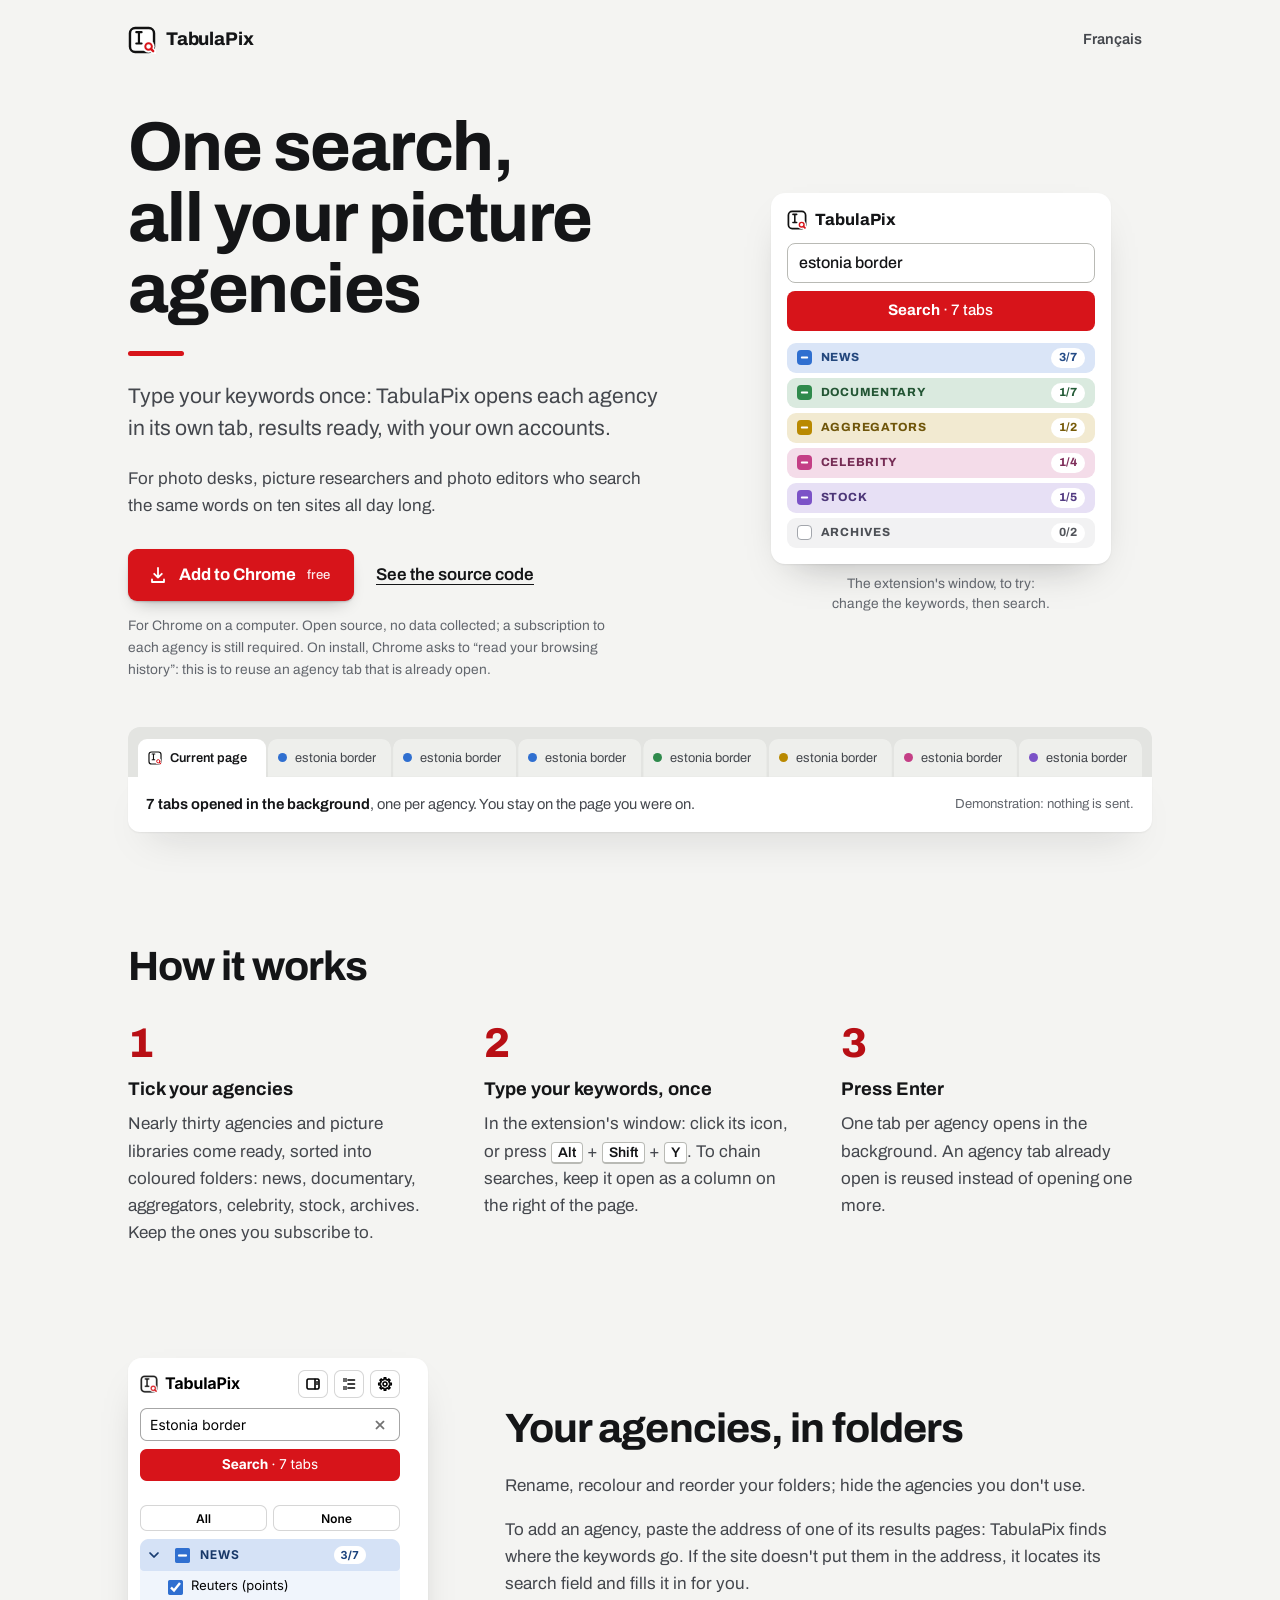
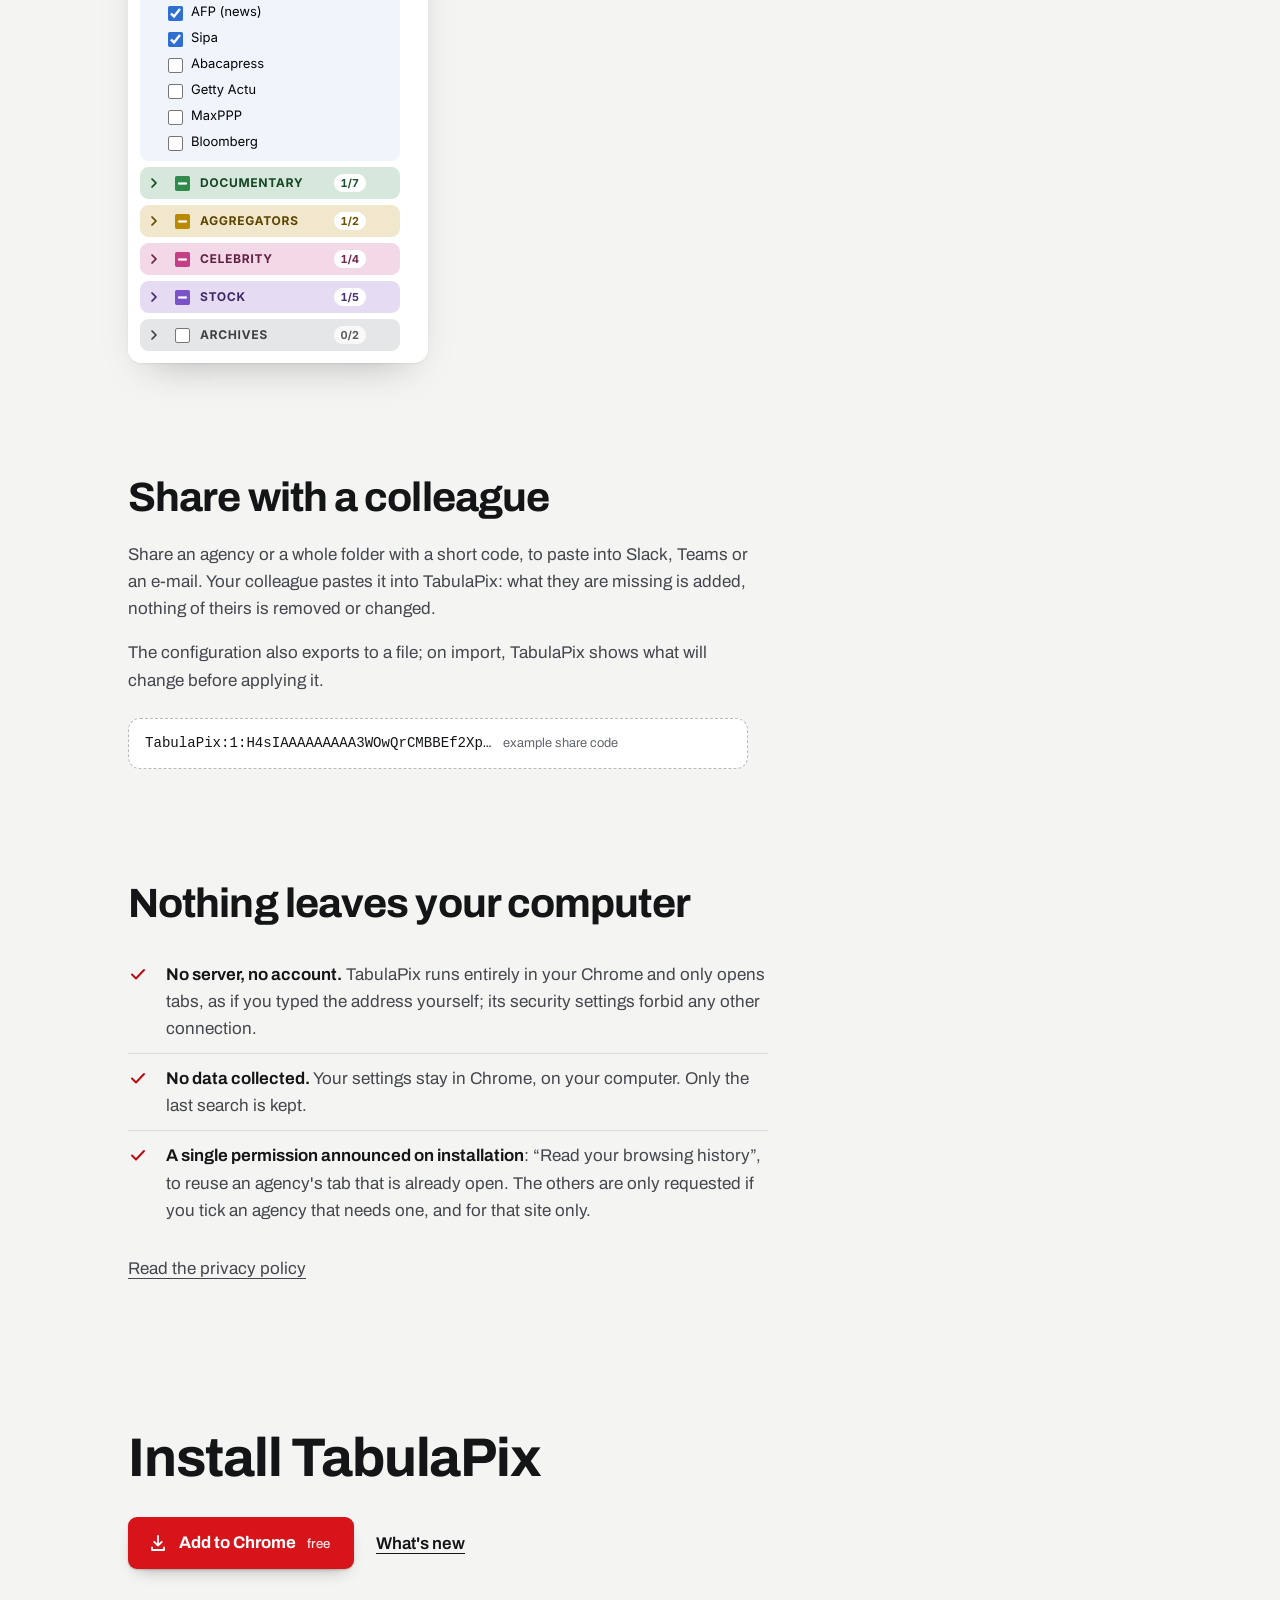
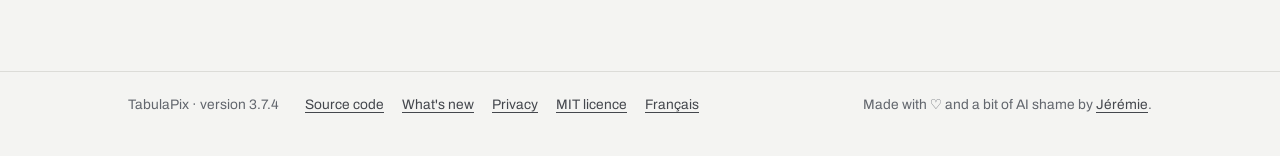
==== commit c1600c2f: "Plainer wording across README, changelog, site, store listing and UI - Store listing: no rhetorical " ====
--- a/docs/en/index.html
+++ b/docs/en/index.html
@@ -121,7 +121,7 @@
         <span class="tab" style="--fc: var(--c-violet)"><span class="dot"></span><span class="sr">Stock: </span><span class="t">estonia border</span></span>
       </div>
       <div class="page" aria-live="polite">
-        <span><b id="opened">7 tabs opened in the background</b>, one per agency, results ready. You stay on the page you were on.</span>
+        <span><b id="opened">7 tabs opened in the background</b>, one per agency. You stay on the page you were on.</span>
         <span class="note">Demonstration: nothing is sent.</span>
       </div>
     </div>
@@ -138,9 +138,9 @@
     <section class="block split" aria-labelledby="rangees">
       <div class="shot"><img src="../assets/popup-en.png" width="284" height="605" alt="The TabulaPix window: the keywords field, the “Search · 7 tabs” button, then the News folder open with its agencies, three ticked, and the Documentary, Aggregators, Celebrity, Stock and Archives folders collapsed." loading="lazy"></div>
       <div>
-        <h2 id="rangees">Your agencies, sorted your way</h2>
+        <h2 id="rangees">Your agencies, in folders</h2>
         <p>Rename, recolour and reorder your folders; hide the agencies you don't use.</p>
-        <p>Yours is missing? Paste the address of a results page: TabulaPix finds where the keywords go. If the site doesn't put them in the address, it locates its search field and fills it in for you.</p>
+        <p>To add an agency, paste the address of one of its results pages: TabulaPix finds where the keywords go. If the site doesn't put them in the address, it locates its search field and fills it in for you.</p>
       </div>
     </section>
 
@@ -154,8 +154,7 @@
     <section class="block" aria-labelledby="confidentialite">
       <h2 id="confidentialite">Nothing leaves your computer</h2>
       <ul class="checks">
-        <li><svg viewBox="0 0 20 20" fill="none" stroke="currentColor" stroke-width="2" stroke-linecap="round" stroke-linejoin="round" aria-hidden="true"><path d="M4 10.5 8 14.5 16 6"/></svg><span><b>No server, no account.</b> TabulaPix runs entirely in your Chrome.</span></li>
-        <li><svg viewBox="0 0 20 20" fill="none" stroke="currentColor" stroke-width="2" stroke-linecap="round" stroke-linejoin="round" aria-hidden="true"><path d="M4 10.5 8 14.5 16 6"/></svg><span><b>Nothing is sent elsewhere.</b> The extension only opens tabs, as if you typed the address yourself; its security settings forbid any other connection.</span></li>
+        <li><svg viewBox="0 0 20 20" fill="none" stroke="currentColor" stroke-width="2" stroke-linecap="round" stroke-linejoin="round" aria-hidden="true"><path d="M4 10.5 8 14.5 16 6"/></svg><span><b>No server, no account.</b> TabulaPix runs entirely in your Chrome and only opens tabs, as if you typed the address yourself; its security settings forbid any other connection.</span></li>
         <li><svg viewBox="0 0 20 20" fill="none" stroke="currentColor" stroke-width="2" stroke-linecap="round" stroke-linejoin="round" aria-hidden="true"><path d="M4 10.5 8 14.5 16 6"/></svg><span><b>No data collected.</b> Your settings stay in Chrome, on your computer. Only the last search is kept.</span></li>
         <li><svg viewBox="0 0 20 20" fill="none" stroke="currentColor" stroke-width="2" stroke-linecap="round" stroke-linejoin="round" aria-hidden="true"><path d="M4 10.5 8 14.5 16 6"/></svg><span><b>A single permission announced on installation</b>: “Read your browsing history”, to reuse an agency's tab that is already open. The others are only requested if you tick an agency that needs one, and for that site only.</span></li>
       </ul>
@@ -163,7 +162,7 @@
     </section>
 
     <section class="close" aria-labelledby="fin">
-      <h2 id="fin">Try it on your next search</h2>
+      <h2 id="fin">Install TabulaPix</h2>
       <div class="actions">
         <a class="install" href="https://chromewebstore.google.com/detail/gdggcpmgjoaobfjlnbfmgfnjfgodgikp?hl=en">
           <svg viewBox="0 0 20 20" fill="none" stroke="currentColor" stroke-width="1.8" stroke-linecap="round" stroke-linejoin="round" aria-hidden="true"><path d="M10 3v9.5M6.2 8.8 10 12.5l3.8-3.7M4 14.5V17h12v-2.5"/></svg>
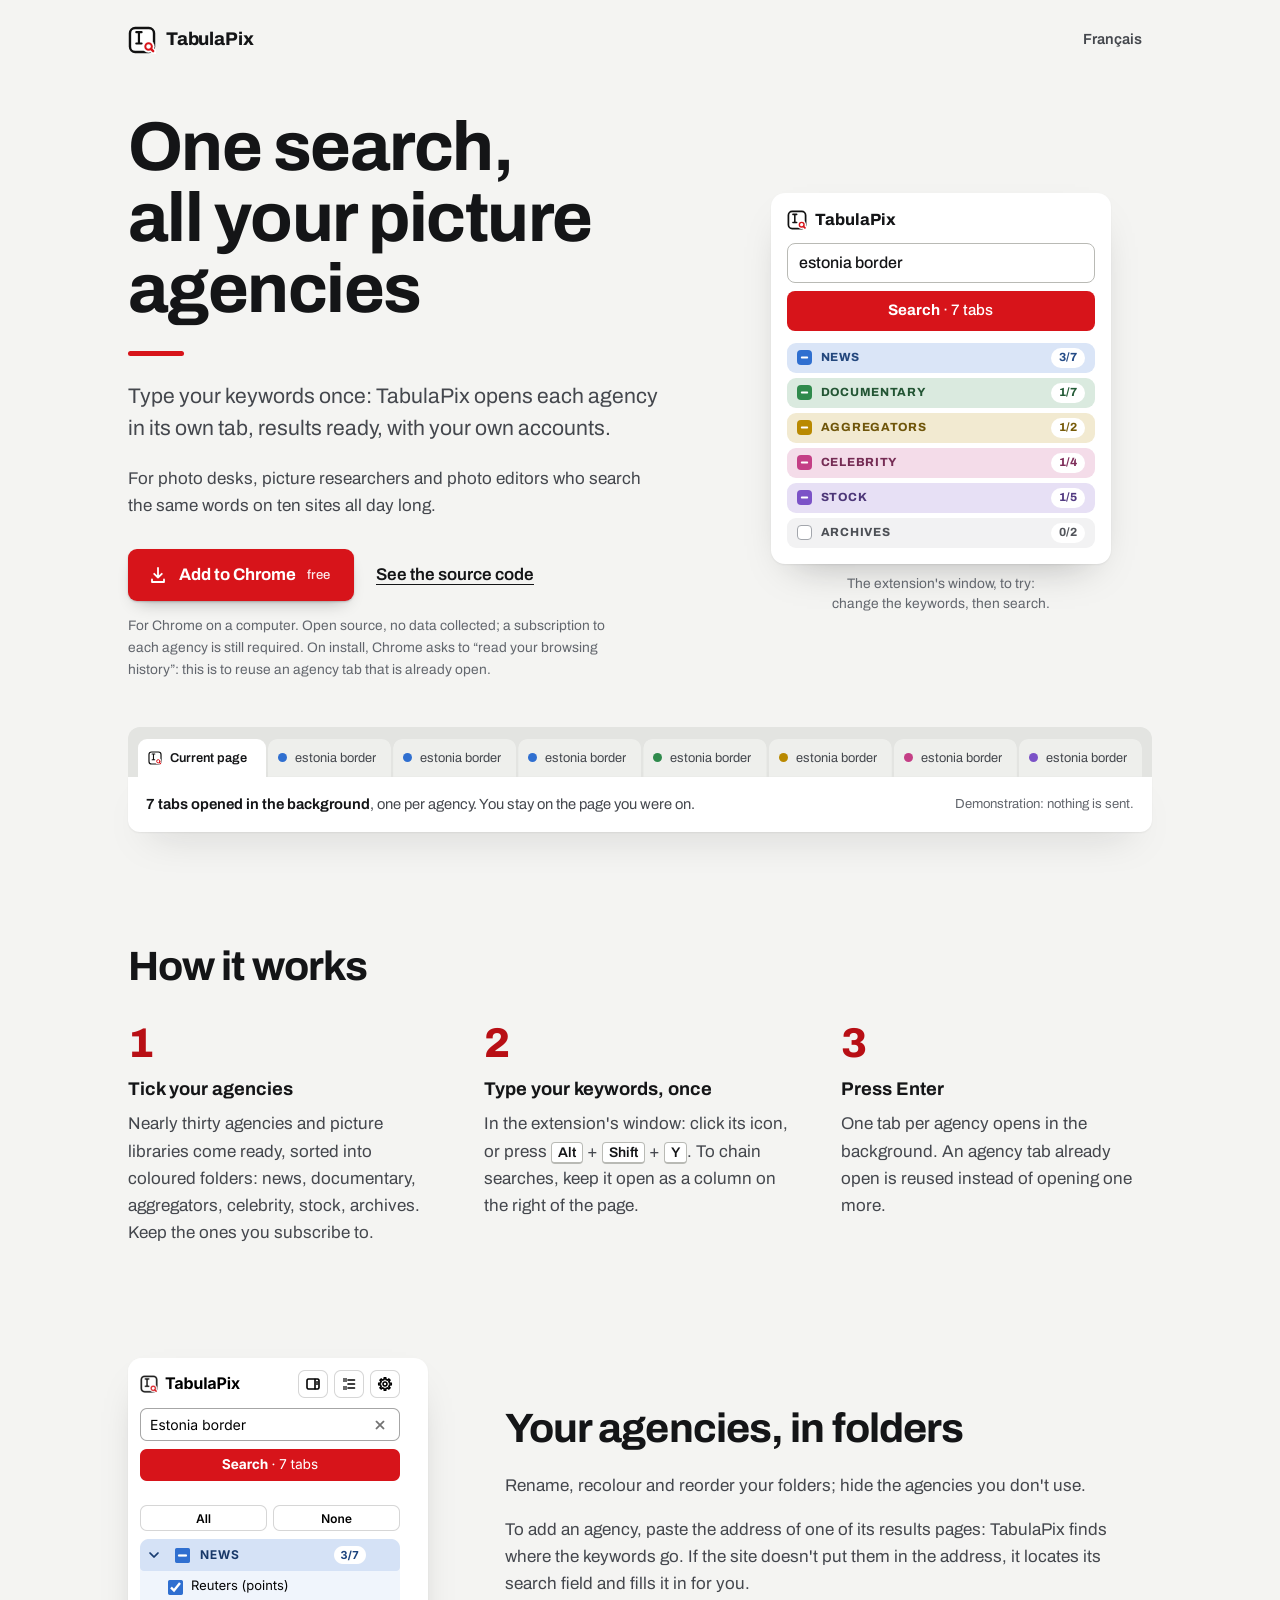
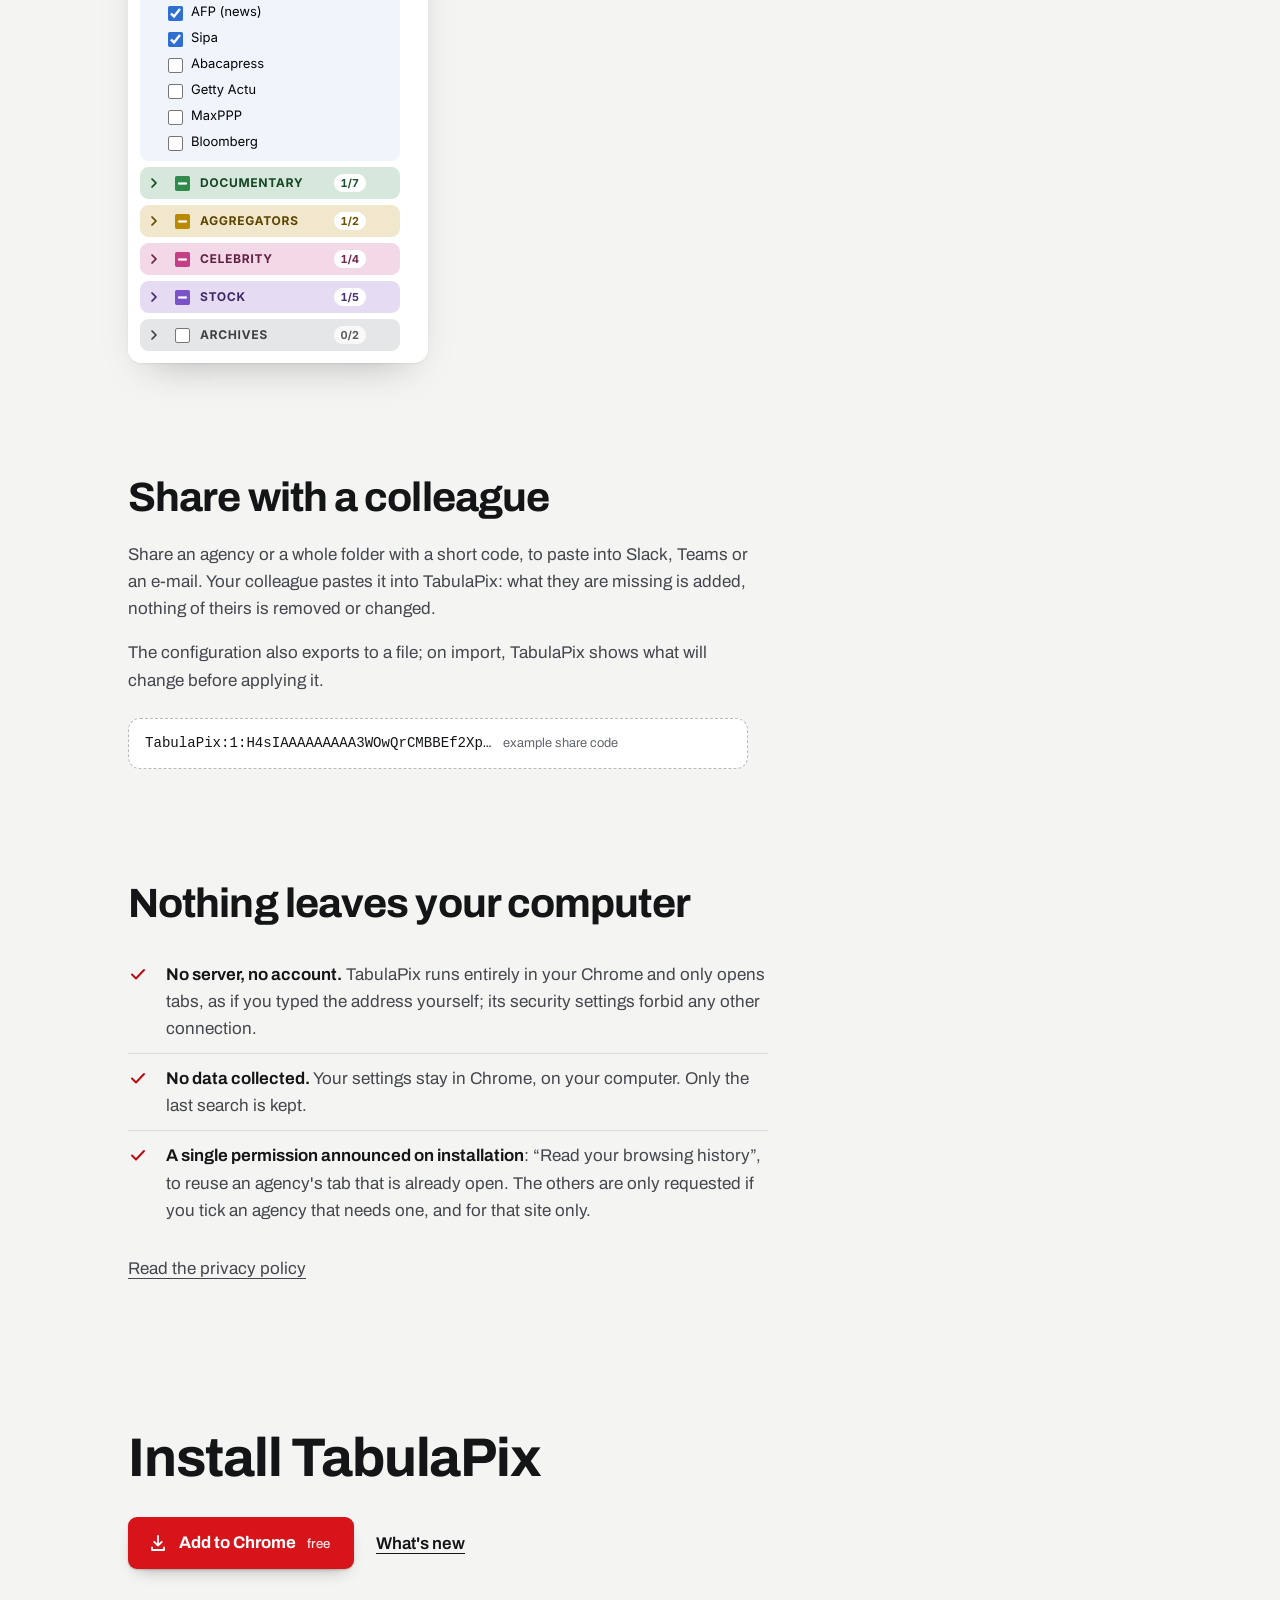
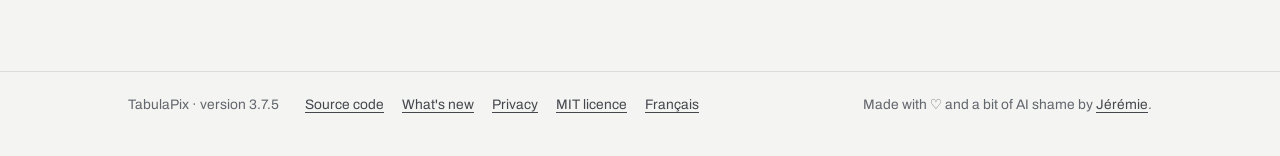
==== commit d71c45da: "Release 3.7.5 Co-Authored-By: Claude Opus 5.5 <noreply@anthropic.com> Claude-Session: https://claude" ====
--- a/docs/en/index.html
+++ b/docs/en/index.html
@@ -38,7 +38,7 @@
   "description": "Chrome extension for picture researchers, photo desks and photo editors: a search typed once opens each picture agency in its own tab, with your own accounts.",
   "applicationCategory": "BrowserApplication",
   "operatingSystem": "Chrome",
-  "softwareVersion": "3.7.4",
+  "softwareVersion": "3.7.5",
   "inLanguage": [
     "fr",
     "en"
@@ -176,7 +176,7 @@
 
 <footer>
   <div class="wrap">
-    <span>TabulaPix · version 3.7.4</span>
+    <span>TabulaPix · version 3.7.5</span>
     <nav aria-label="Links">
       <a href="https://github.com/jeremiejung/TabulaPix">Source code</a>
       <a href="https://github.com/jeremiejung/TabulaPix/blob/main/CHANGELOG.md">What's new</a>
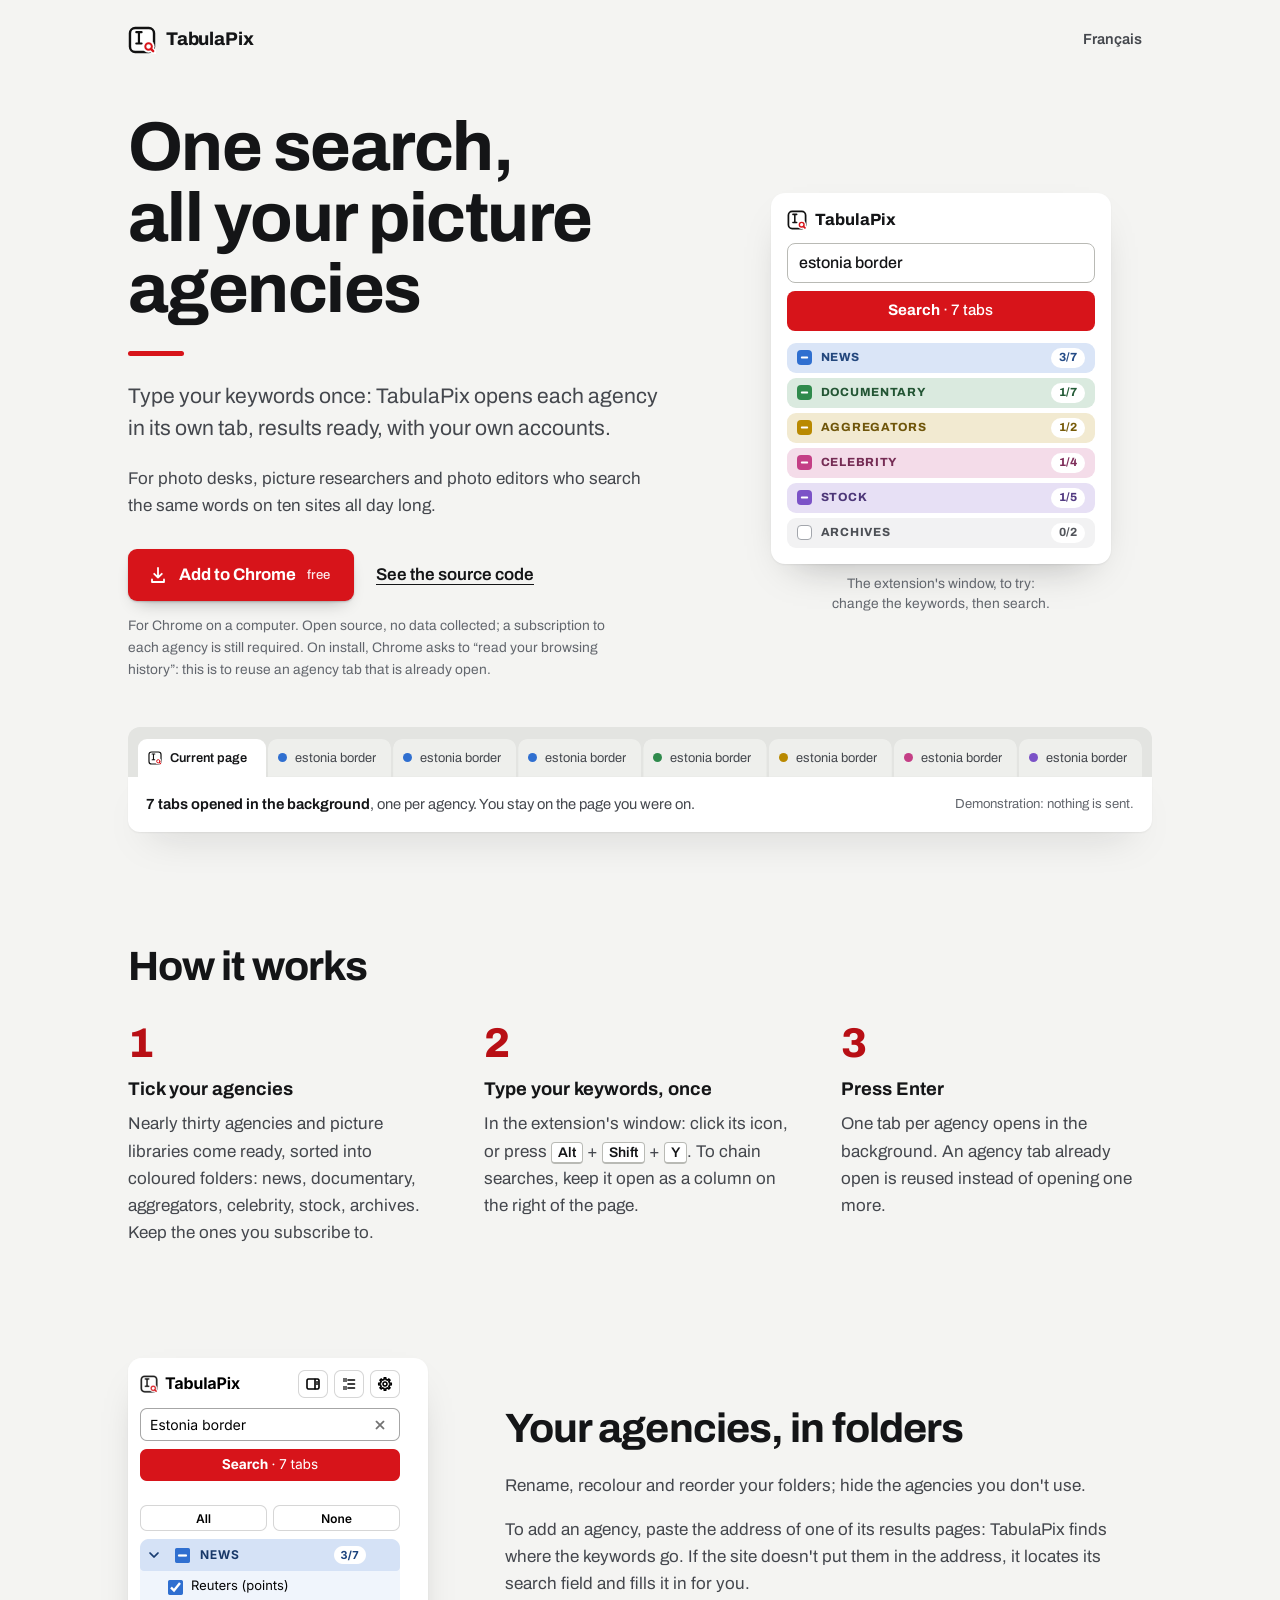
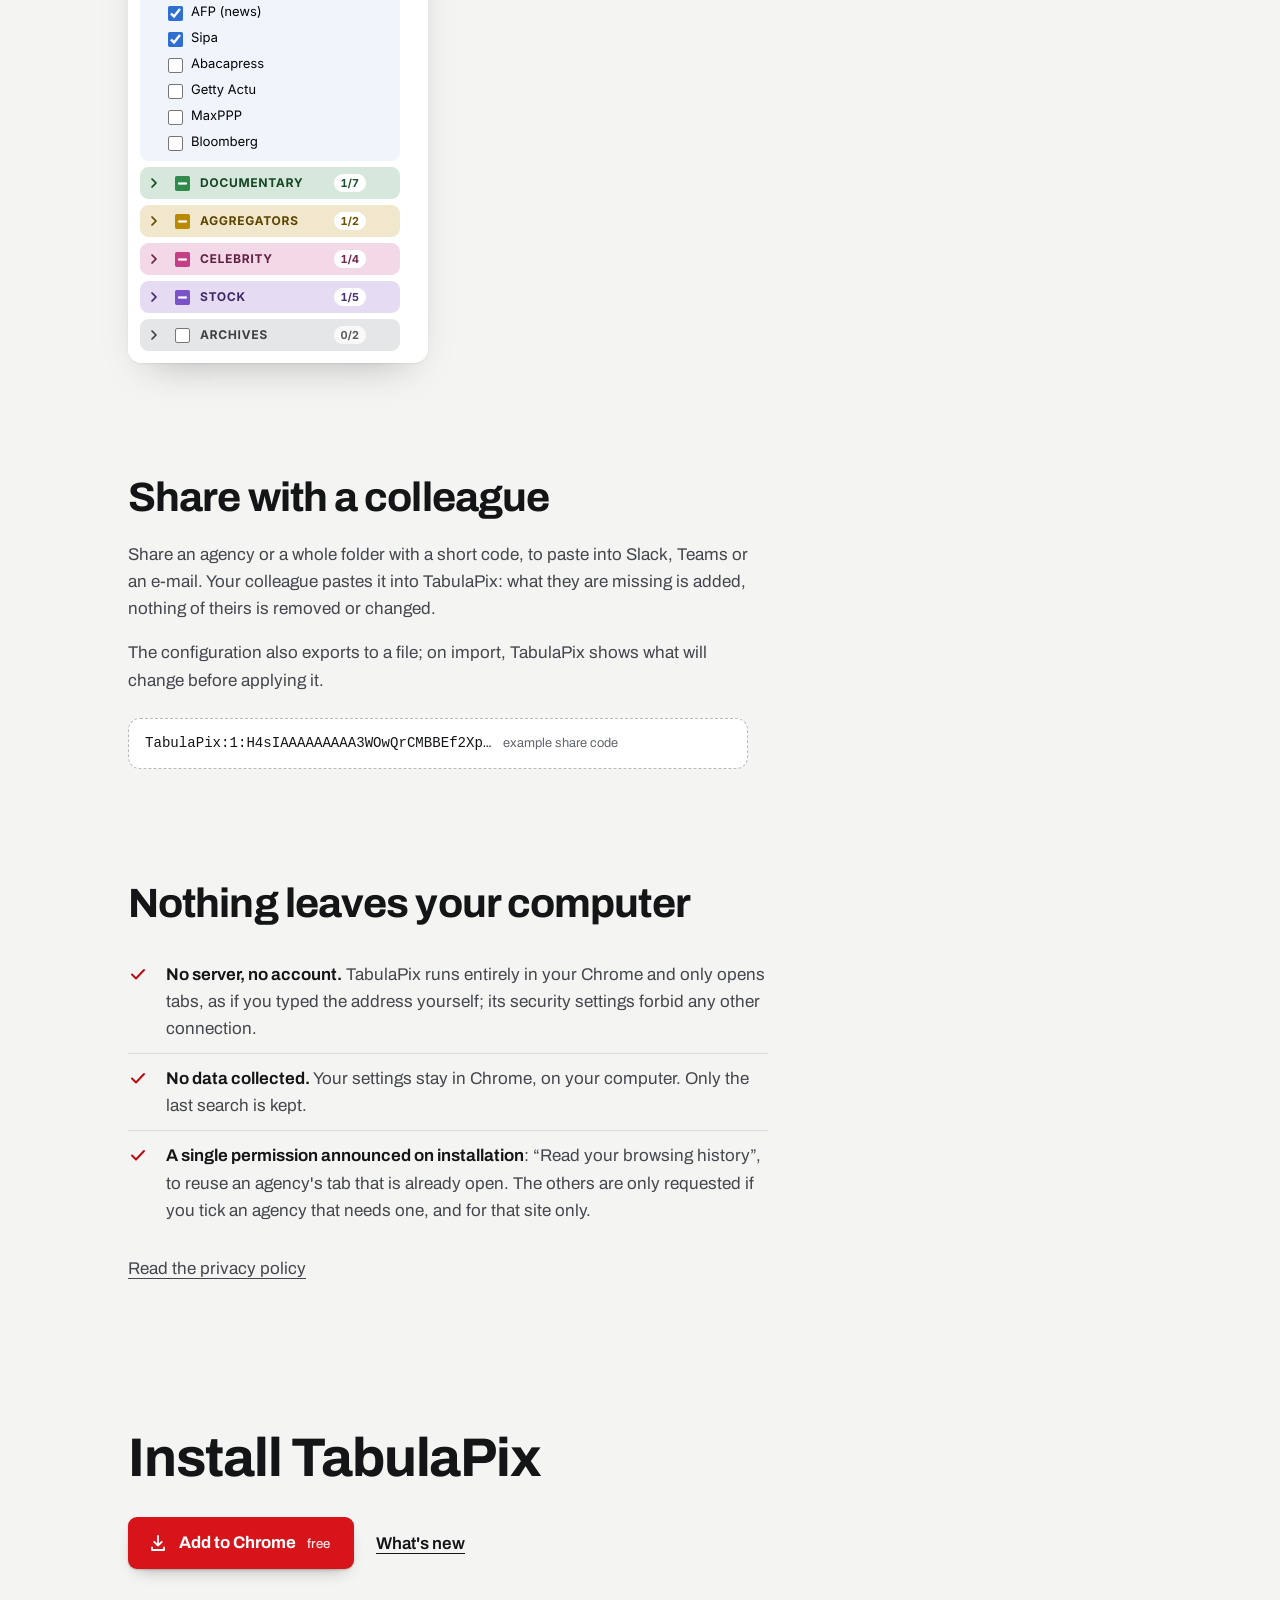
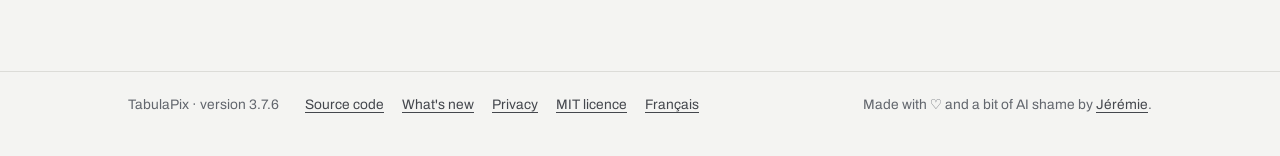
==== commit e36cad0b: "Release 3.7.6 Also: unfolding a line cancels a fold still running, so a quick new search after typin" ====
--- a/docs/en/index.html
+++ b/docs/en/index.html
@@ -38,7 +38,7 @@
   "description": "Chrome extension for picture researchers, photo desks and photo editors: a search typed once opens each picture agency in its own tab, with your own accounts.",
   "applicationCategory": "BrowserApplication",
   "operatingSystem": "Chrome",
-  "softwareVersion": "3.7.5",
+  "softwareVersion": "3.7.6",
   "inLanguage": [
     "fr",
     "en"
@@ -176,7 +176,7 @@
 
 <footer>
   <div class="wrap">
-    <span>TabulaPix · version 3.7.5</span>
+    <span>TabulaPix · version 3.7.6</span>
     <nav aria-label="Links">
       <a href="https://github.com/jeremiejung/TabulaPix">Source code</a>
       <a href="https://github.com/jeremiejung/TabulaPix/blob/main/CHANGELOG.md">What's new</a>
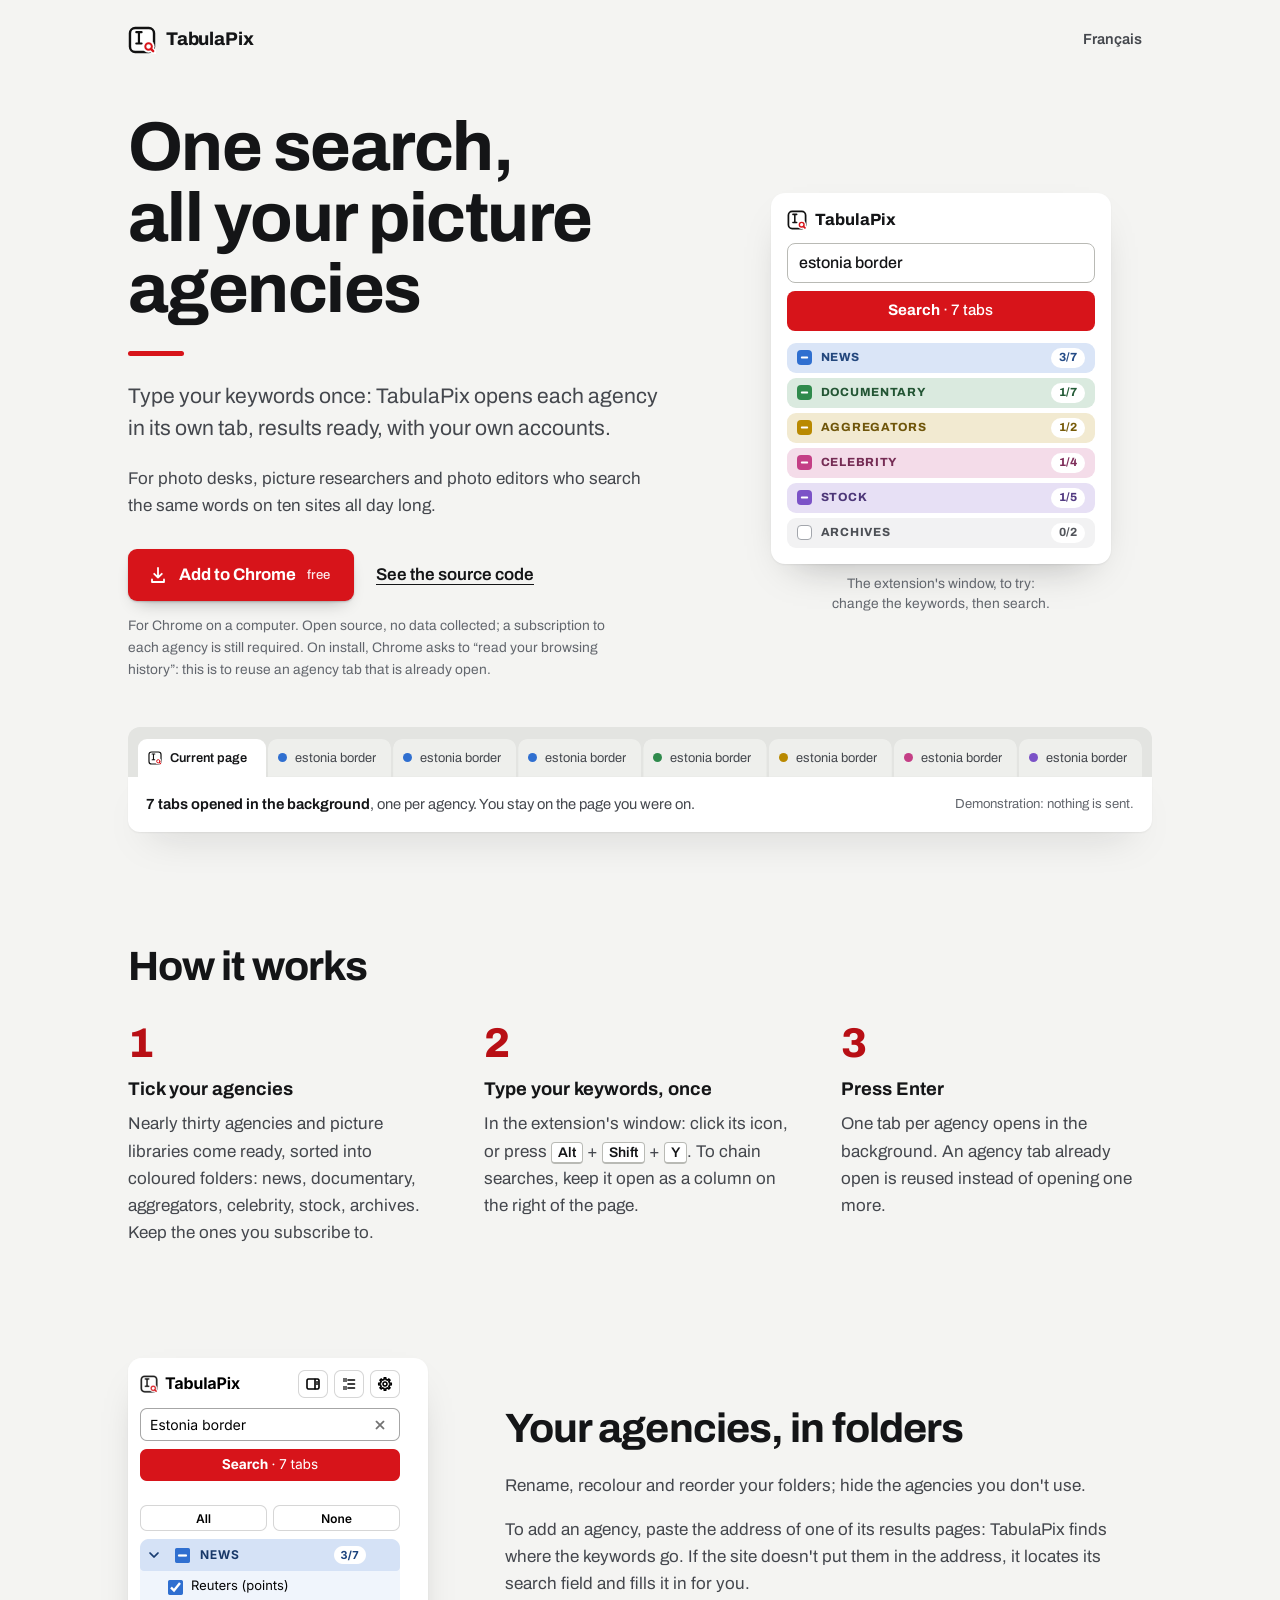
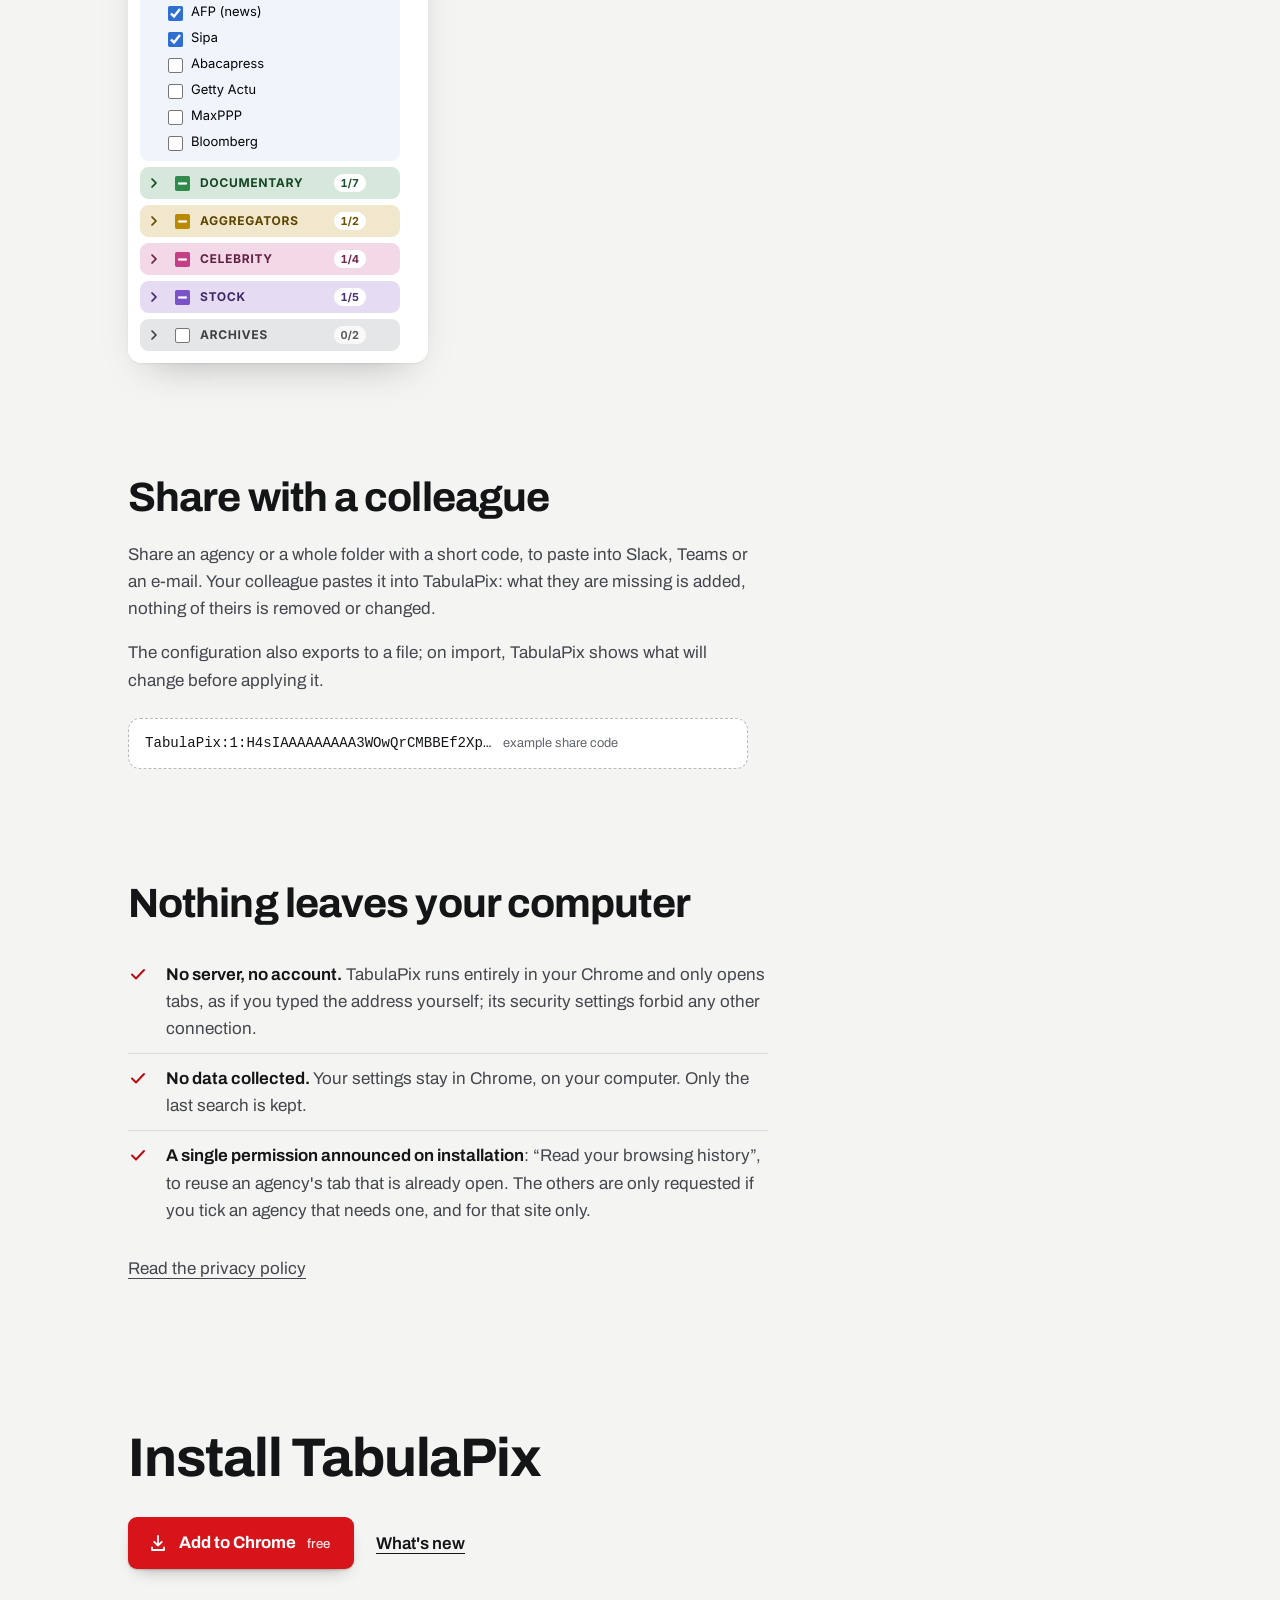
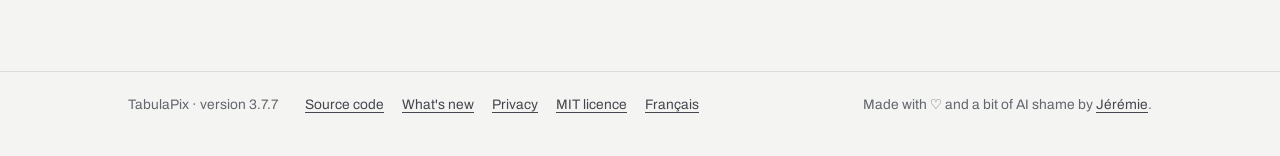
==== commit 3bcb328c: "Release 3.7.7 Co-Authored-By: Claude Opus 5.5 <noreply@anthropic.com> Claude-Session: https://claude" ====
--- a/docs/en/index.html
+++ b/docs/en/index.html
@@ -38,7 +38,7 @@
   "description": "Chrome extension for picture researchers, photo desks and photo editors: a search typed once opens each picture agency in its own tab, with your own accounts.",
   "applicationCategory": "BrowserApplication",
   "operatingSystem": "Chrome",
-  "softwareVersion": "3.7.6",
+  "softwareVersion": "3.7.7",
   "inLanguage": [
     "fr",
     "en"
@@ -176,7 +176,7 @@
 
 <footer>
   <div class="wrap">
-    <span>TabulaPix · version 3.7.6</span>
+    <span>TabulaPix · version 3.7.7</span>
     <nav aria-label="Links">
       <a href="https://github.com/jeremiejung/TabulaPix">Source code</a>
       <a href="https://github.com/jeremiejung/TabulaPix/blob/main/CHANGELOG.md">What's new</a>
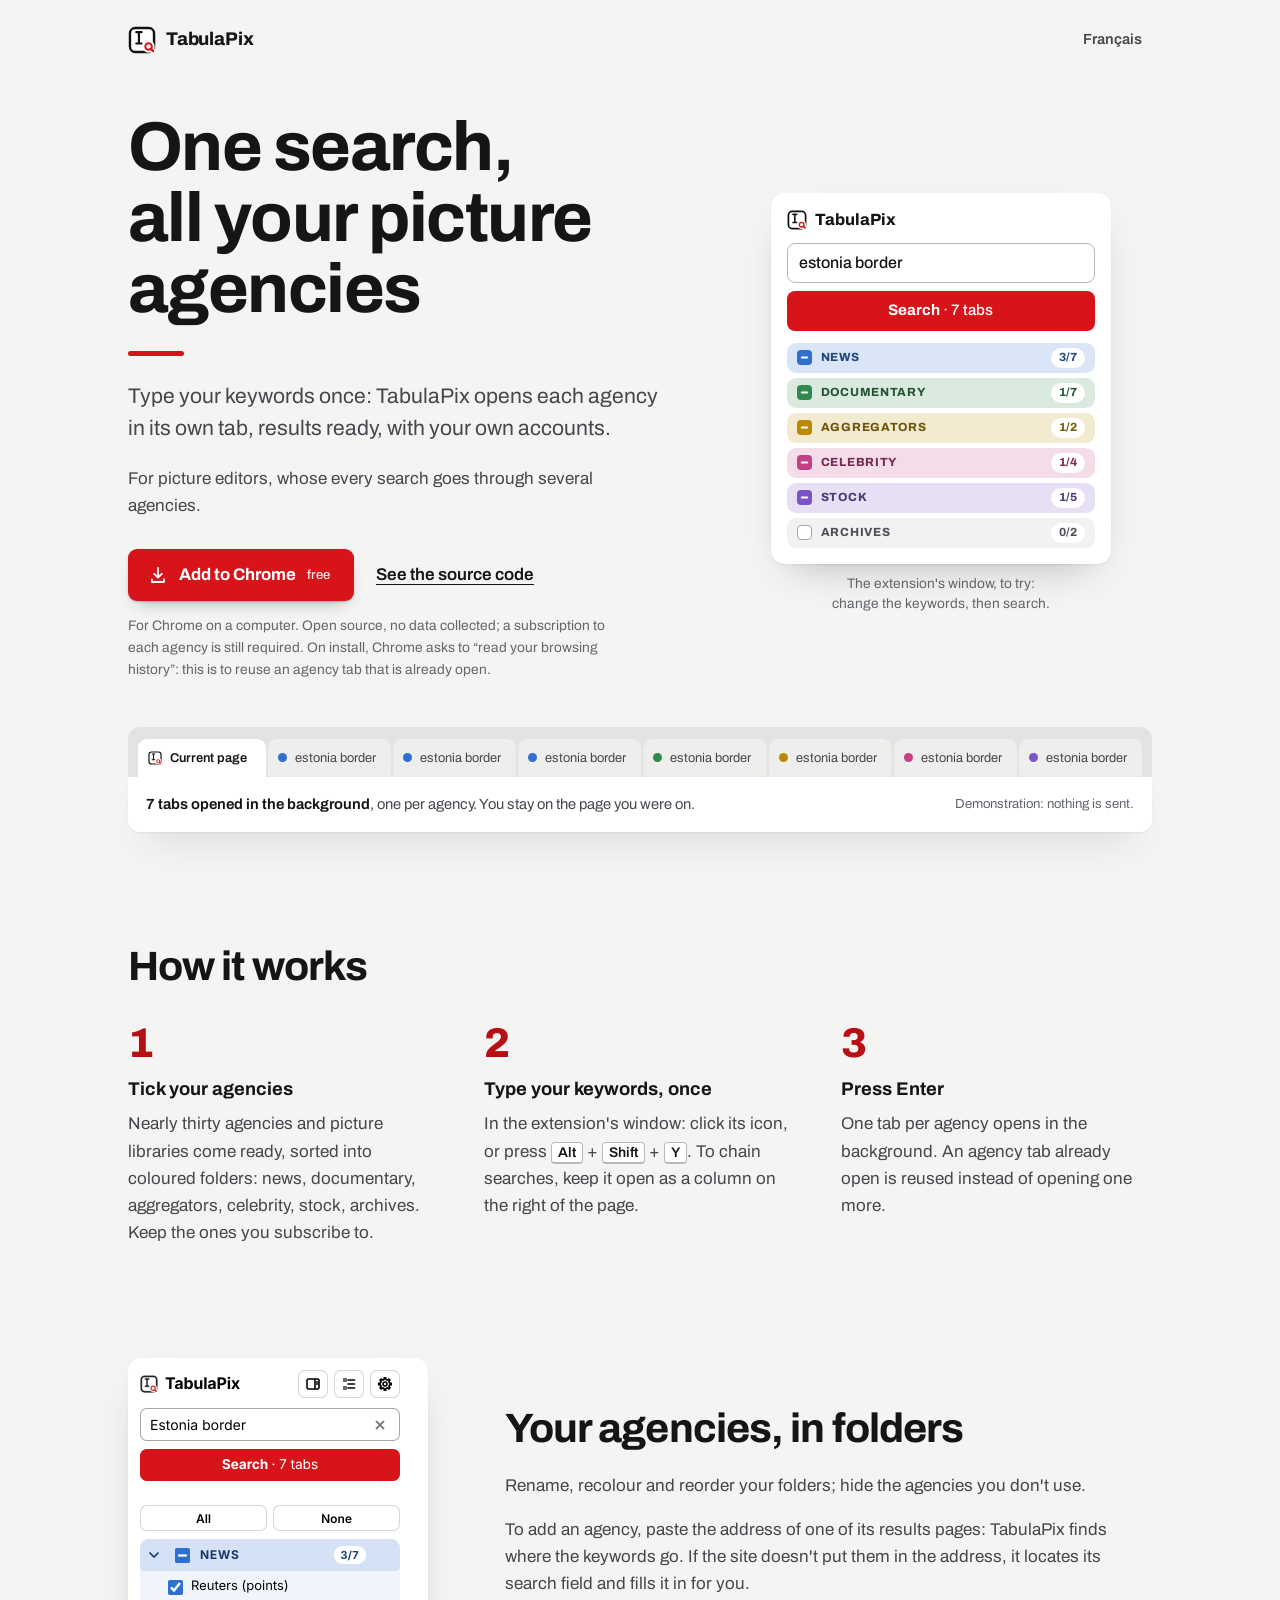
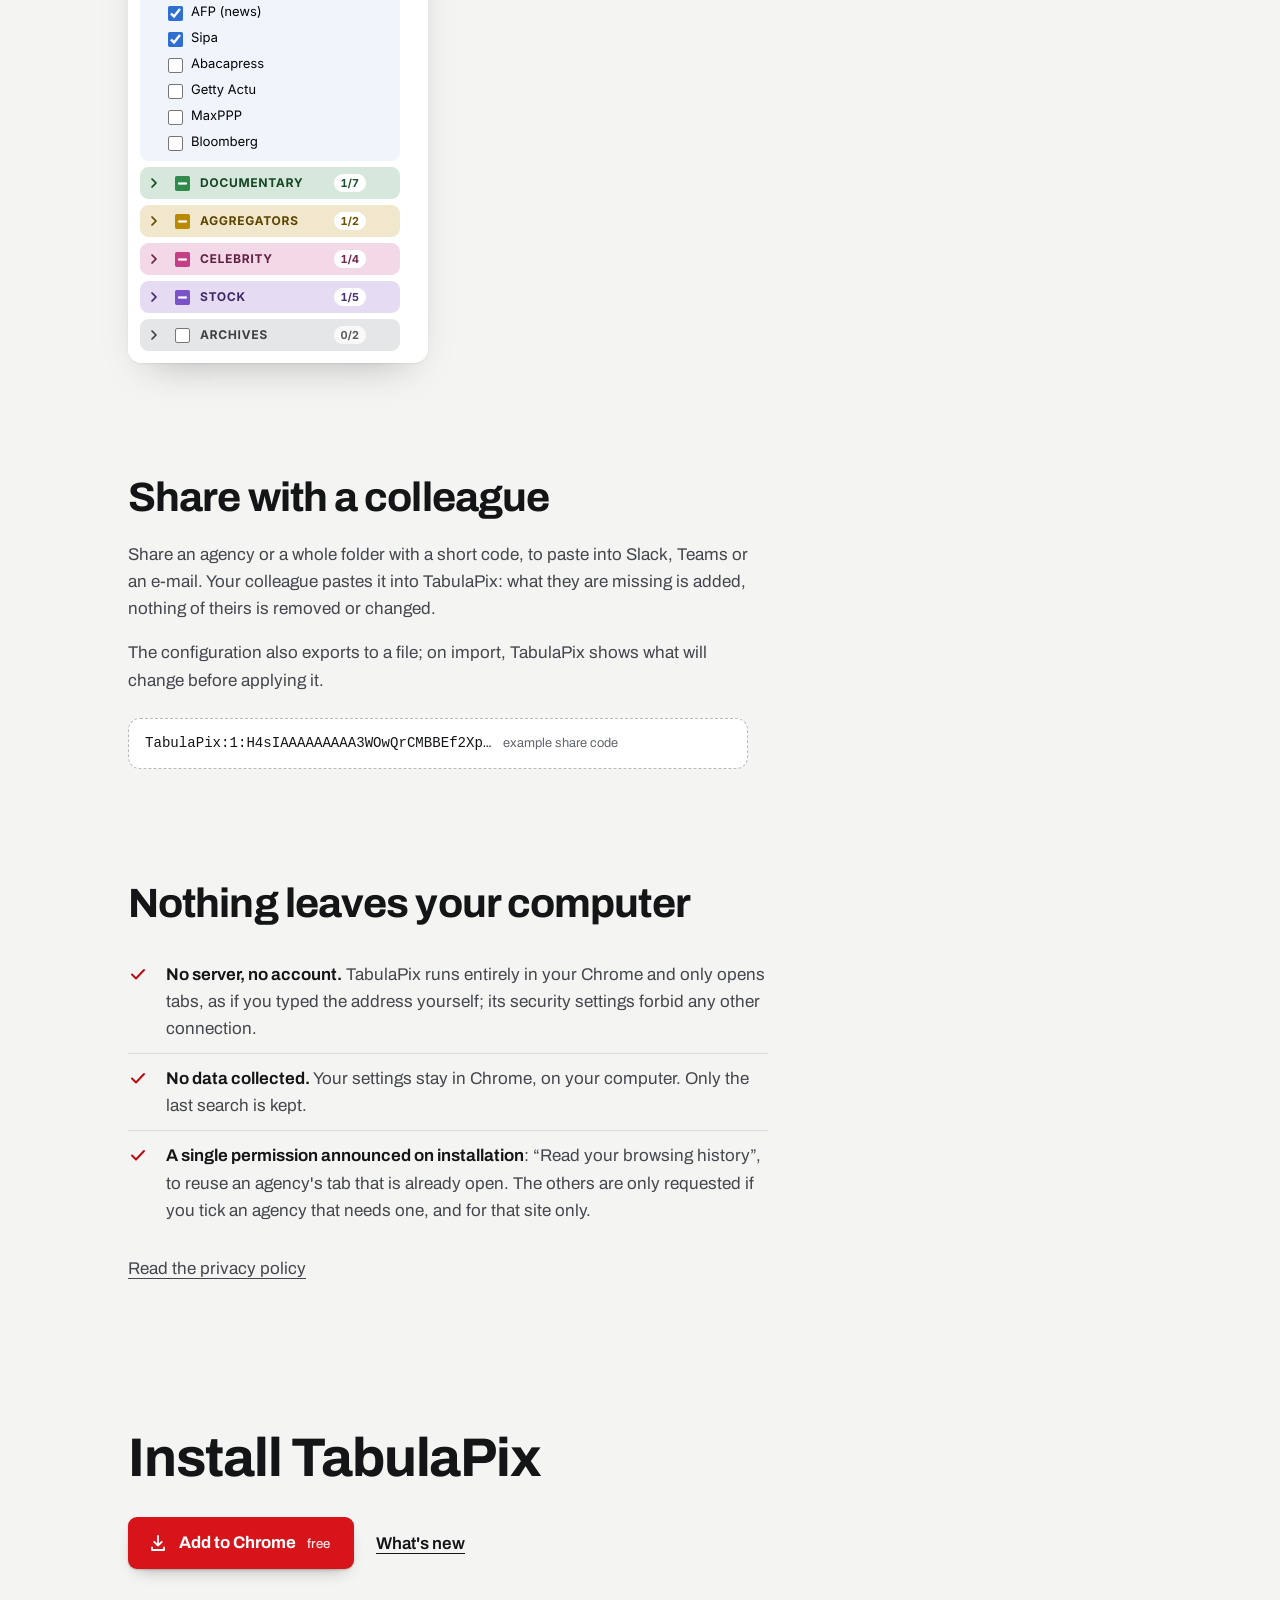
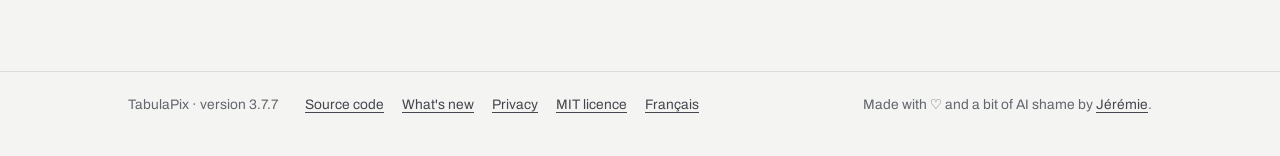
==== commit 36896e0d: "One audience term: iconographes / picture editors The site, READMEs and store listing named the audi" ====
--- a/docs/en/index.html
+++ b/docs/en/index.html
@@ -4,7 +4,7 @@
 <meta charset="utf-8">
 <meta name="viewport" content="width=device-width, initial-scale=1">
 <title>One search, all your picture agencies · TabulaPix for Chrome</title>
-<meta name="description" content="Chrome extension for picture researchers and photo desks: type your keywords once, each picture agency opens in its own tab. Free and open source.">
+<meta name="description" content="Chrome extension for picture editors: type your keywords once, each picture agency opens in its own tab. Free and open source.">
 <link rel="canonical" href="https://tabulapix.com/en/">
 <link rel="alternate" hreflang="fr" href="https://tabulapix.com/">
 <link rel="alternate" hreflang="en" href="https://tabulapix.com/en/">
@@ -35,7 +35,7 @@
   "@type": "SoftwareApplication",
   "name": "TabulaPix",
   "url": "https://tabulapix.com/en/",
-  "description": "Chrome extension for picture researchers, photo desks and photo editors: a search typed once opens each picture agency in its own tab, with your own accounts.",
+  "description": "Chrome extension for picture editors: a search typed once opens each picture agency in its own tab, with your own accounts.",
   "applicationCategory": "BrowserApplication",
   "operatingSystem": "Chrome",
   "softwareVersion": "3.7.7",
@@ -77,7 +77,7 @@
         <h1 id="titre">One search, all your picture agencies</h1>
         <span class="rule" aria-hidden="true"></span>
         <p class="lede">Type your keywords once: TabulaPix opens each agency in its own tab, results ready, with your own accounts.</p>
-        <p>For photo desks, picture researchers and photo editors who search the same words on ten sites all day long.</p>
+        <p>For picture editors, whose every search goes through several agencies.</p>
         <div class="actions">
           <a class="install" href="https://chromewebstore.google.com/detail/gdggcpmgjoaobfjlnbfmgfnjfgodgikp?hl=en">
             <svg viewBox="0 0 20 20" fill="none" stroke="currentColor" stroke-width="1.8" stroke-linecap="round" stroke-linejoin="round" aria-hidden="true"><path d="M10 3v9.5M6.2 8.8 10 12.5l3.8-3.7M4 14.5V17h12v-2.5"/></svg>
